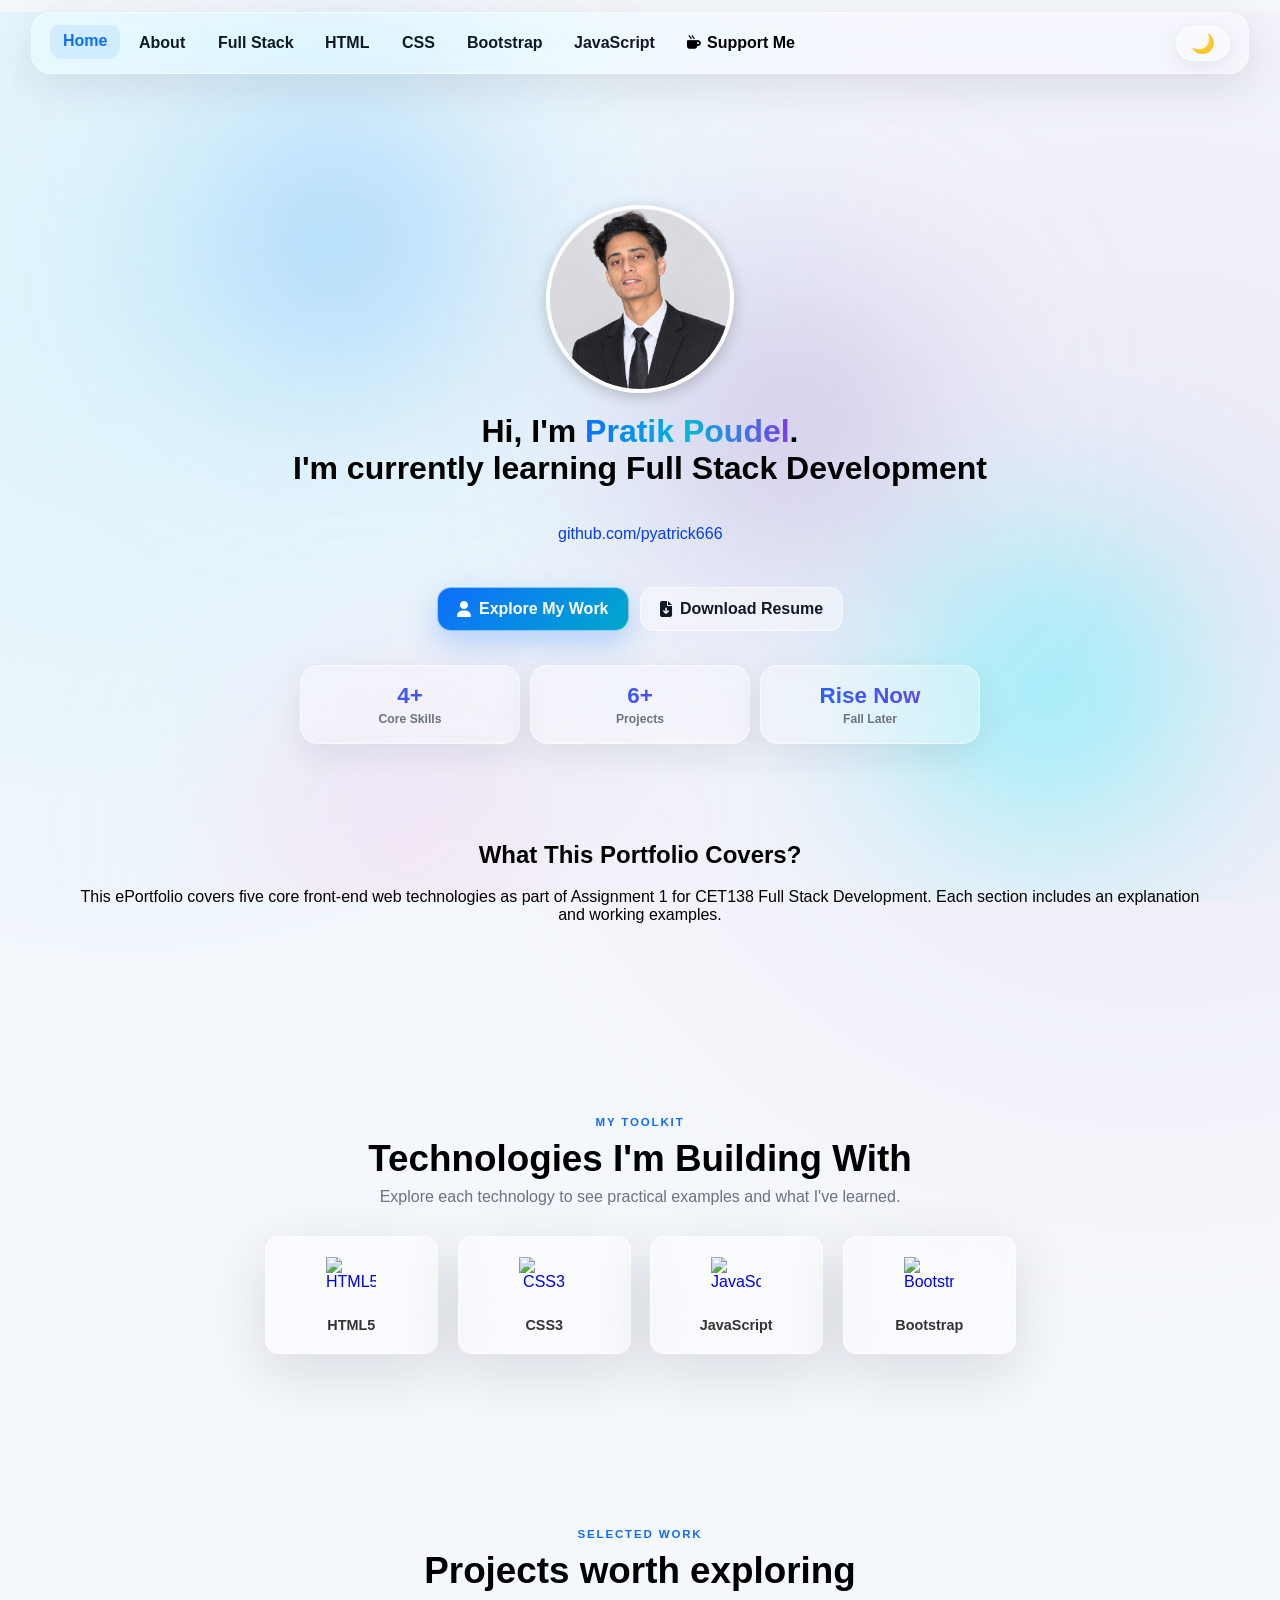
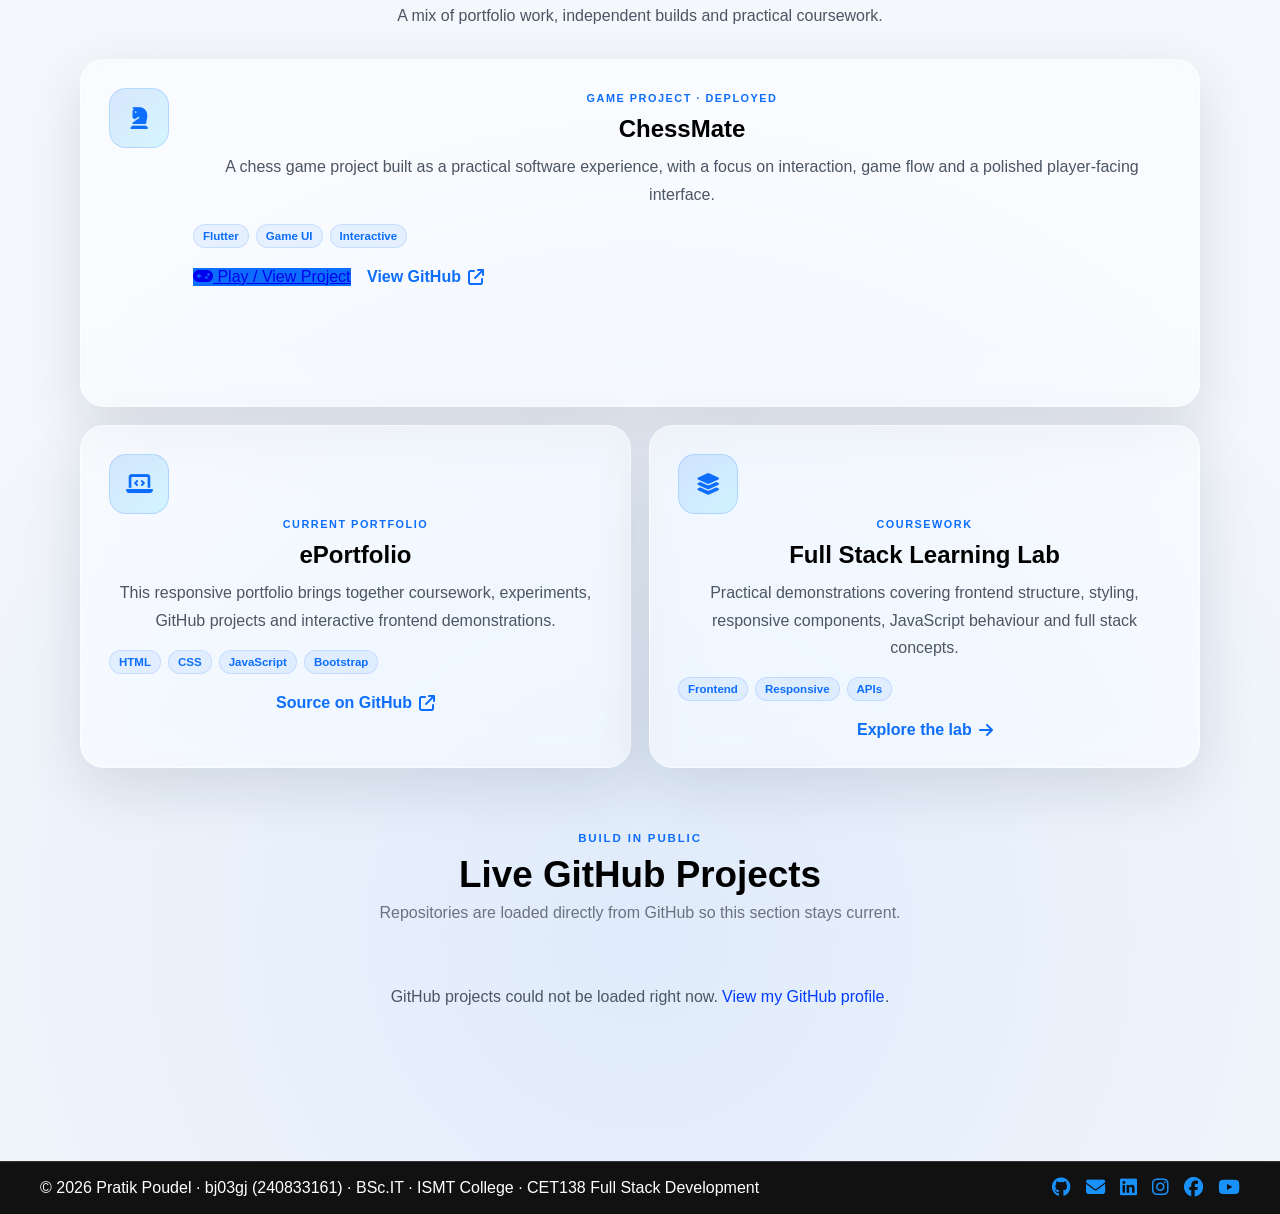
==== index.html @ 1deb3322 "Remove Google AdSense meta tag" ====
<!DOCTYPE html>
<html lang="en">
<head>
<meta charset="UTF-8">
  <link rel="stylesheet" href="https://cdnjs.cloudflare.com/ajax/libs/font-awesome/6.5.1/css/all.min.css">
  <meta name="viewport" content="width=device-width, initial-scale=1.0">
  <title>Pratik Poudel | Full Stack Developer Portfolio</title>
  <meta name="description" content="Pratik Poudel's interactive full stack developer portfolio featuring web development projects, skills and GitHub work.">
  <meta name="theme-color" content="#0d6efd">
  <link rel="canonical" href="https://pyatrick666.github.io/ePortfolio/">
  <meta property="og:title" content="Pratik Poudel | Full Stack Developer Portfolio">
  <meta property="og:description" content="Interactive portfolio, projects and practical web development work by Pratik Poudel.">
  <link rel="stylesheet" href="style.css">
  <meta property="og:type" content="website">
  <meta property="og:url" content="https://pyatrick666.github.io/ePortfolio/">
  <meta property="og:title" content="Pratik Poudel | Full Stack Developer Portfolio">
  <meta property="og:description" content="Pratik Poudel's interactive full stack developer portfolio featuring web development projects, skills and GitHub work.">
  <meta name="twitter:card" content="summary">
</head>

<body>

  <!-- bg-animation OUTSIDE .container so it covers the full page -->
  <div class="bg-animation">
    <span></span>
    <span></span>
    <span></span>
    <span></span>
  </div>

  <div class="container">

    <nav id="navbar">
      <ul id="nav-links">
        <li><a href="index.html">Home</a></li>
        <li><a href="about.html">About</a></li>
        <li><a href="fullstack.html">Full Stack</a></li>
        <li><a href="html.html">HTML</a></li>
        <li><a href="css.html">CSS</a></li>
        <li><a href="bootstrap.html">Bootstrap</a></li>
        <li><a href="javascript.html">JavaScript</a></li>
        <li><a href="support.html" class="support-nav-link"><i class="fas fa-mug-hot"></i> Support Me</a></li>
      </ul>
      <div class="nav-right">
        <button id="theme-toggle">🌙</button>
      </div>
    </nav>

    <header class="portfolio-header hero-section">
   
      <h1>
        <img src="profile.jpg" alt="Portrait of Pratik Poudel" class="profile-pic">
        Hi, I'm <span class="hero-name">Pratik Poudel</span>.
        <br>I'm currently learning <b id="typing-text"></b>
      </h1>

      <p>
        <a href="https://github.com/pyatrick666" target="_blank" rel="noopener">
          github.com/pyatrick666
        </a>
      </p>

      <div class="hero-actions">
        <a class="primary-cta hero-cta-link" href="about.html"><i class="fas fa-user"></i> Explore My Work</a>
        <a class="secondary-cta hero-cta-link" href="resume.pdf" download><i class="fas fa-file-arrow-down"></i> Download Resume</a>
      </div>
      <div class="hero-stats" aria-label="Portfolio highlights">
        <div><strong>4+</strong><span>Core Skills</span></div>
        <div><strong>6+</strong><span>Projects</span></div>
        <div><strong>Rise Now</strong><span>Fall Later</span></div>
      </div>

      <section id="portfolio-overview">
        <h2>What This Portfolio Covers?</h2>
        <p>
          This ePortfolio covers five core front-end web technologies as part of Assignment 1 for CET138 Full Stack Development. Each section includes an explanation and working examples.
        </p>
      </section>
    </header>
    <section class="skills-section">
      <div class="section-intro"><span class="eyebrow">MY TOOLKIT</span><h2>Technologies I'm Building With</h2><p>Explore each technology to see practical examples and what I've learned.</p></div>
<div class="skills-grid">

  <a href="html.html" class="skill-badge">
    <img src="https://cdn-icons-png.flaticon.com/512/732/732212.png" width="50" height="50" alt="HTML5" loading="lazy">
    <p>HTML5</p>
  </a>

  <a href="css.html" class="skill-badge">
    <img src="https://cdn-icons-png.flaticon.com/512/732/732190.png" width="50" height="50" alt="CSS3" loading="lazy">
    <p>CSS3</p>
  </a>

  <a href="javascript.html" class="skill-badge">
    <img src="https://cdn-icons-png.flaticon.com/512/5968/5968292.png" width="50" height="50" alt="JavaScript" loading="lazy">
    <p>JavaScript</p>
  </a>

  <a href="bootstrap.html" class="skill-badge">
    <img src="https://getbootstrap.com/docs/5.0/assets/brand/bootstrap-logo-shadow.png" width="50" height="50" alt="Bootstrap" loading="lazy">
    <p>Bootstrap</p>
  </a>

</div>
    </section>
    <section class="featured-section">
      <div class="section-intro"><span class="eyebrow">SELECTED WORK</span><h2>Projects worth exploring</h2><p>A mix of portfolio work, independent builds and practical coursework.</p></div>
      <div class="featured-projects">
        <article class="featured-project featured-project-main">
          <div class="featured-project-icon"><i class="fas fa-chess-knight"></i></div>
          <div class="featured-project-content">
            <span class="project-kicker">GAME PROJECT · DEPLOYED</span>
            <h3>ChessMate</h3>
            <p>A chess game project built as a practical software experience, with a focus on interaction, game flow and a polished player-facing interface.</p>
            <div class="project-tags"><span>Flutter</span><span>Game UI</span><span>Interactive</span></div>
            <div class="featured-actions">
              <a class="repo-btn" href="https://pyatrick666.itch.io/chessmate" target="_blank" rel="noopener"><i class="fas fa-gamepad"></i> Play / View Project</a>
              <a class="text-link" href="https://github.com/pyatrick666" target="_blank" rel="noopener">View GitHub <i class="fas fa-arrow-up-right-from-square"></i></a>
            </div>
          </div>
        </article>
        <article class="featured-project">
          <div class="featured-project-icon"><i class="fas fa-laptop-code"></i></div>
          <span class="project-kicker">CURRENT PORTFOLIO</span>
          <h3>ePortfolio</h3>
          <p>This responsive portfolio brings together coursework, experiments, GitHub projects and interactive frontend demonstrations.</p>
          <div class="project-tags"><span>HTML</span><span>CSS</span><span>JavaScript</span><span>Bootstrap</span></div>
          <a class="text-link" href="https://github.com/pyatrick666/ePortfolio" target="_blank" rel="noopener">Source on GitHub <i class="fas fa-arrow-up-right-from-square"></i></a>
        </article>
        <article class="featured-project">
          <div class="featured-project-icon"><i class="fas fa-layer-group"></i></div>
          <span class="project-kicker">COURSEWORK</span>
          <h3>Full Stack Learning Lab</h3>
          <p>Practical demonstrations covering frontend structure, styling, responsive components, JavaScript behaviour and full stack concepts.</p>
          <div class="project-tags"><span>Frontend</span><span>Responsive</span><span>APIs</span></div>
          <a class="text-link" href="fullstack.html">Explore the lab <i class="fas fa-arrow-right"></i></a>
        </article>
      </div>
    </section>

    <section class="projects-section">
      <div class="section-intro"><span class="eyebrow">BUILD IN PUBLIC</span><h2>Live GitHub Projects</h2><p>Repositories are loaded directly from GitHub so this section stays current.</p></div>
      <div id="github-projects"></div>
    </section>

    <footer>
      <div class="footer-logo">
        © 2026 Pratik Poudel · bj03gj (240833161) · BSc.IT · ISMT College · CET138 Full Stack Development
      </div>
      <div class="footer-icons">
        <a href="https://github.com/pyatrick666" target="_blank" rel="noopener noreferrer"><i class="fab fa-github"></i></a>
        <a href="mailto:pyatrick666@gmail.com"><i class="fas fa-envelope"></i></a>
        <a href="https://www.linkedin.com/in/pratik-poudel-b3264a263/" target="_blank" rel="noopener noreferrer"><i class="fab fa-linkedin"></i></a>
        <a href="https://www.instagram.com/em_ev0l/" target="_blank" rel="noopener noreferrer"><i class="fab fa-instagram"></i></a>
        <a href="https://www.facebook.com/emev0l" target="_blank" rel="noopener noreferrer"><i class="fab fa-facebook"></i></a>
        <a href="https://www.youtube.com/@999eMEvol" target="_blank" rel="noopener noreferrer"><i class="fab fa-youtube"></i></a>
      </div>
    </footer>

  </div><!-- end .container -->

  <script src="script.js"></script>

</body>
</html>
---- style.css ----
body,
html {
  margin: 0;
  padding: 0;
  background: #f4f7fb;
  overflow-x: clip;
  scroll-behavior: smooth;
  font-family: Arial, sans-serif;
}

.bg-animation {
  position: fixed;
  top: 0;
  left: 0;
  width: 100%;
  height: 100%;
  z-index: 0;
  overflow: hidden;
  pointer-events: none;
}

.bg-animation span {
  position: absolute;
  display: block;
  width: 300px;
  height: 300px;
  border-radius: 50%;
  filter: blur(80px);
  opacity: 0.6;
  animation: float 25s infinite ease-in-out;
}

.bg-animation span:nth-child(1) {
  background: #4facfe;
  top: 10%;
  left: 15%;
  animation-delay: 0s;
}

.bg-animation span:nth-child(2) {
  background: #00f2fe;
  top: 60%;
  left: 70%;
  animation-delay: 5s;
}

.bg-animation span:nth-child(3) {
  background: #a18cd1;
  top: 30%;
  left: 50%;
  animation-delay: 10s;
}

.bg-animation span:nth-child(4) {
  background: #fbc2eb;
  top: 75%;
  left: 20%;
  animation-delay: 15s;
}

@keyframes float {
  0% {
    transform: translateY(0) scale(1);
  }

  50% {
    transform: translateY(-120px) scale(1.2);
  }

  100% {
    transform: translateY(0) scale(1);
  }
}

.container {
  position: relative;
  z-index: 1;
  background: transparent;
}

/* ===== NAVBAR ===== */
#navbar {
  background-color: #0d6efd;
  padding: 15px 30px;
  display: flex;
  align-items: center;
  justify-content: space-between;
  flex-wrap: wrap;
  gap: 10px;
  position: sticky;
  top: 0;
  z-index: 1000;
}

#nav-links {
  list-style: none;
  display: flex;
  flex-wrap: wrap;
  gap: 20px;
  margin: 0;
  padding: 0;
}

#nav-links li a {
  color: white;
  text-decoration: none;
  font-weight: bold;
  position: relative;
  transition: all 0.3s ease;
  display: inline-block;
}

#nav-links li a:hover {
  color: #000;
  transform: scale(1.1);
}

#nav-links li a::after {
  content: '';
  display: block;
  height: 2px;
  width: 0;
  background: #000;
  transition: width 0.3s;
}

#nav-links li a:hover::after {
  width: 100%;
}

#nav-links li a.active {
  border-bottom: 2px solid white;
}

.nav-right {
  display: flex;
  align-items: center;
  gap: 10px;
  flex-shrink: 0;
}

#theme-toggle {
  background: rgba(255, 255, 255, 0.15);
  border: 2px solid rgba(255, 255, 255, 0.4);
  border-radius: 50px;
  padding: 5px 14px;
  font-size: 1.2rem;
  cursor: pointer;
  color: white;
  transition: all 0.3s ease;
  white-space: nowrap;
}

#theme-toggle:hover {
  background: rgba(255, 255, 255, 0.3);
  transform: scale(1.05);
}

/* ===== SECTIONS ===== */
section {
  padding: 50px;
  text-align: center;
}

/* ===== CARDS ===== */
.card {
  backdrop-filter: blur(10px);
  background: rgba(255, 255, 255, 0.6);
  border-radius: 15px;
  transition: all 0.3s ease;
  padding: 20px;
  box-shadow: 0 4px 10px rgba(0, 0, 0, 0.1);
}

.card:hover {
  transform: translateY(-10px) scale(1.02);
  box-shadow: 0 15px 30px rgba(0, 0, 0, 0.2);
}

/* ===== FORM ===== */
form {
  display: flex;
  flex-direction: column;
  gap: 15px;
  max-width: 400px;
  margin: auto;
}

input,
textarea {
  padding: 10px;
  border-radius: 5px;
  border: 1px solid #ccc;
}

/* ===== BUTTONS ===== */
button {
  padding: 10px;
  background: #0d6efd;
  color: white;
  border: none;
  border-radius: 5px;
  cursor: pointer;
  transition: all 0.3s ease;
}

button:hover {
  transform: scale(1.05);
}

.repo-btn {
  background: #0d6efd;
  transition: all 0.3s ease;
}

.repo-btn:hover {
  background: #084298;
  transform: translateY(-2px);
  box-shadow: 0 5px 15px rgba(0, 0, 0, 0.2);
}

/* ===== PROFILE PIC ===== */
.profile-pic {
  width: 180px;
  height: 180px;
  border-radius: 50%;
  object-fit: cover;
  display: block;
  margin: 20px auto;
  border: 4px solid white;
  box-shadow: 0 4px 15px rgba(0, 0, 0, 0.2);
  transition: transform 0.3s ease;
}

.profile-pic:hover {
  transform: scale(1.05);
}

.portfolio-header {
  display: flex;
  flex-direction: column;
  align-items: center;
  justify-content: center;
}

/* ===== PROGRESS BARS ===== */
.skill-track {
  background: #e0e0e0;
  border-radius: 50px;
  height: 14px;
  overflow: hidden;
}

.progress {
  width: 0;
  height: 14px;
  border-radius: 50px;
  background: linear-gradient(90deg, #0d6efd, #00c6ff);
  transition: width 1.8s cubic-bezier(0.4, 0, 0.2, 1);
}

body.loaded .progress.html {
  width: 90%;
}

body.loaded .progress.css {
  width: 85%;
}

body.loaded .progress.js {
  width: 80%;
}

body.loaded .progress.bootstrap {
  width: 75%;
}

body.loaded .progress.nodejs {
  width: 65%;
}

body.loaded .progress.mysql {
  width: 60%;
}

/* ===== FOOTER ===== */
footer {
  background: #111;
  color: white;
  padding: 15px 40px;
  text-align: center;
  margin-top: 80px;
  position: fixed;
  bottom: 0;
  left: 0;
  width: 100%;
  display: flex;
  justify-content: space-between;
  align-items: center;
  box-sizing: border-box;
  z-index: 1000;
  border-top: 1px solid #333;
}

.footer-links a {
  color: white;
  margin: 0 10px;
  text-decoration: none;
  transition: 0.3s;
}

.footer-links a:hover {
  text-decoration: underline;
  opacity: 0.8;
}

.footer-icons {
  display: flex;
  gap: 15px;
}

.footer-icons a {
  color: rgb(25, 145, 250);
  text-decoration: none;
  font-size: 1.2rem;
  transition: color 0.3s ease;
}

.footer-icons a:hover {
  color: #ff0303;
}

/* ===== LINKS ===== */
p a {
  color: #013bfc;
  text-decoration: none;
  display: inline-block;
  transition: all 0.3s ease;
  font-weight: 500;
}

p a:hover {
  color: #ff0c0c;
  transform: scale(1.1);
  text-shadow: 0px 0px 8px rgba(255, 212, 59, 0.6);
  cursor: pointer;
}

/* ===== GITHUB CARDS ===== */
#github-projects {
  display: grid;
  grid-template-columns: repeat(auto-fit, minmax(260px, 1fr));
  gap: 20px;
  padding: 20px;
}

.project-card {
  background: rgba(255, 255, 255, 0.7);
  backdrop-filter: blur(10px);
  border-radius: 12px;
  padding: 20px;
  box-shadow: 0 4px 15px rgba(0, 0, 0, 0.1);
  transition: all 0.3s ease;
  text-align: left;
}

.project-card:hover {
  transform: translateY(-8px);
  box-shadow: 0 12px 28px rgba(0, 0, 0, 0.18);
}

.project-card h3 {
  margin: 0 0 8px;
  color: #0d6efd;
}

.project-card p {
  font-size: 0.9rem;
  color: #444;
  margin: 0 0 12px;
}

.repo-meta {
  font-size: 0.85rem;
  color: #666;
  margin-bottom: 12px;
  display: flex;
  gap: 10px;
  align-items: center;
  flex-wrap: wrap;
}

.language-badge {
  background: #0d6efd;
  color: white;
  padding: 2px 8px;
  border-radius: 20px;
  font-size: 0.75rem;
}

/* ===== ABOUT PAGE ===== */
.about-section {
  padding: 60px 40px 30px;
  text-align: center;
}

.about-card {
  background: rgba(255, 255, 255, 0.7);
  backdrop-filter: blur(10px);
  border-radius: 16px;
  padding: 30px 40px;
  max-width: 650px;
  margin: 20px auto;
  box-shadow: 0 6px 24px rgba(0, 0, 0, 0.1);
}

.about-card p {
  font-size: 1.05rem;
  color: #333;
  line-height: 1.7;
  margin: 15px 0;
}

.about-links {
  display: flex;
  justify-content: center;
  gap: 20px;
  flex-wrap: wrap;
  margin-top: 15px;
}

.about-links a {
  background: #0d6efd;
  color: white !important;
  padding: 8px 18px;
  border-radius: 25px;
  font-size: 0.9rem;
  text-decoration: none;
  transition: all 0.3s ease;
  display: inline-flex;
  align-items: center;
  gap: 7px;
}

.about-links a:hover {
  background: #084298;
  transform: translateY(-3px);
  box-shadow: 0 6px 16px rgba(13, 110, 253, 0.35);
  color: white !important;
  text-shadow: none;
}

/* ===== SKILLS SECTION ===== */
.skills-section {
  padding: 20px 40px 100px;
  text-align: center;
}

.skills-section h2 {
  margin-bottom: 30px;
}

.skills-bars {
  max-width: 650px;
  margin: 0 auto 50px;
  display: flex;
  flex-direction: column;
  gap: 18px;
}

.skill-item {
  text-align: left;
}

.skill-label {
  display: flex;
  justify-content: space-between;
  font-weight: bold;
  margin-bottom: 6px;
  font-size: 0.95rem;
  color: #333;
}

/* Skills Grid - Responsive */
.skills-grid {
  display: grid;
  grid-template-columns: repeat(auto-fit, minmax(150px, 1fr));
  gap: 20px;
  max-width: 750px;
  margin: 0 auto;
  width: 100%;
  box-sizing: border-box;
}

.skill-badge {
  background: rgba(255, 255, 255, 0.75);
  backdrop-filter: blur(10px);
  border-radius: 14px;
  padding: 20px 10px;
  box-shadow: 0 4px 14px rgba(0, 0, 0, 0.1);
  transition: all 0.3s ease;
  text-decoration: none;
  display: flex;
  flex-direction: column;
  align-items: center;
  justify-content: center;
  text-align: center;
  min-width: 0;
  box-sizing: border-box;
}

.skill-badge:hover {
  transform: translateY(-8px) scale(1.05);
  box-shadow: 0 12px 28px rgba(13, 110, 253, 0.2);
}

.skill-badge img {
  width: 50px;
  height: 50px;
  object-fit: contain;
  transition: transform 0.3s ease;
}

.skill-badge:hover img {
  transform: rotate(-5deg) scale(1.1);
}

.skill-badge p {
  margin: 10px 0 0;
  font-weight: bold;
  font-size: 0.9rem;
  color: #333;
}

/* ===== CSS DEMO PAGE ===== */
.styled-text {
  font-size: 1.4rem;
  font-weight: bold;
  background: linear-gradient(90deg, #0d6efd, #a18cd1, #00c6ff);
  -webkit-background-clip: text;
  -webkit-text-fill-color: transparent;
  background-clip: text;
  display: inline-block;
  padding: 10px 20px;
  border: 2px solid #0d6efd;
  border-radius: 10px;
  letter-spacing: 2px;
  animation: pulse-border 2s infinite ease-in-out;
  transition: transform 0.3s ease;
}

.styled-text:hover {
  transform: scale(1.08);
}

@keyframes pulse-border {

  0%,
  100% {
    box-shadow: 0 0 0px rgba(13, 110, 253, 0.4);
  }

  50% {
    box-shadow: 0 0 18px rgba(13, 110, 253, 0.7);
  }
}

#box {
  padding: 30px;
  text-align: center;
  background: #eee8aa;
  border-radius: 30px;
  margin-bottom: 15px;
  transition: 0.3s;
}

.buttons button {
  margin: 5px;
  padding: 8px 12px;
  border: none;
  border-radius: 6px;
  cursor: pointer;
}

.table {
  margin-left: auto;
  margin-right: auto;
  width: 60%;
}

/* ===== DARK MODE ===== */
.dark-mode {
  background: #121212;
  color: white;
}

.dark-mode nav {
  background: #1e1e1e;
}

.dark-mode .card,
.dark-mode .about-card,
.dark-mode .skill-badge {
  background: rgba(40, 40, 40, 0.8);
  color: white;
}

.dark-mode .about-card p,
.dark-mode .skill-badge p,
.dark-mode .skill-label {
  color: #ddd;
}

.dark-mode .skill-track {
  background: #444;
}

/* ===== TABLET ===== */
@media (max-width: 768px) {
  #navbar {
    padding: 12px 20px;
    flex-wrap: wrap;
    gap: 8px;
  }

  #nav-links {
    display: flex;
    flex-wrap: wrap;
    gap: 8px;
    width: 100%;
  }

  #nav-links li a {
    font-size: 0.85rem;
    padding: 4px 0;
  }

  .skills-section {
    padding: 20px 20px 100px;
  }

  .skills-grid {
    grid-template-columns: repeat(2, 1fr);
    gap: 16px;
  }

  .about-card {
    padding: 20px;
  }

  .about-section {
    padding: 40px 20px 20px;
  }
}

/* ===== MOBILE ===== */
@media (max-width: 480px) {
  #nav-links {
    gap: 8px;
  }

  #nav-links li a {
    font-size: 0.85rem;
  }

  .portfolio-header h1 {
    font-size: 1.15rem;
  }

  .profile-pic {
    width: 110px;
    height: 110px;
  }

  .styled-text {
    font-size: 1rem;
    letter-spacing: 1px;
  }

  .skills-section {
    padding: 20px 15px 100px;
  }

  .skills-grid {
    grid-template-columns: repeat(2, 1fr);
    gap: 12px;
  }

  .skill-badge {
    padding: 15px 8px;
  }

  .skill-badge img {
    width: 40px;
    height: 40px;
  }

  .skill-badge p {
    font-size: 0.8rem;
  }

  .footer-logo {
    font-size: 0.72rem;
    line-height: 1.5;
  }

  #theme-toggle {
    padding: 5px 10px;
    font-size: 1rem;
  }

  .about-card {
    padding: 15px;
  }

  footer {
    padding: 12px 15px;
  }
}


/* =========================================================
   PRATIK POUDel — INTERACTIVE GLASSMORPHISM UPGRADE
   ========================================================= */

:root {
  --accent: #0d6efd;
  --accent-2: #00d4ff;
  --glass: rgba(255, 255, 255, 0.48);
  --glass-strong: rgba(255, 255, 255, 0.68);
  --glass-border: rgba(255, 255, 255, 0.52);
  --text-main: #111827;
  --text-muted: #4b5563;
  --shadow-glass: 0 18px 60px rgba(15, 23, 42, 0.12);
}

/* Smooth page + selection */
html {
  scroll-behavior: smooth;
  scroll-padding-top: 90px;
}

::selection {
  background: rgba(13, 110, 253, 0.25);
}

/* Animated ambient background */
body {
  background:
    radial-gradient(circle at 10% 10%, rgba(0, 212, 255, 0.10), transparent 28%),
    radial-gradient(circle at 90% 20%, rgba(161, 140, 209, 0.13), transparent 30%),
    radial-gradient(circle at 50% 90%, rgba(13, 110, 253, 0.09), transparent 32%),
    #f4f7fb;
  transition: background 0.5s ease, color 0.35s ease;
}

.bg-animation span {
  mix-blend-mode: multiply;
  opacity: 0.34;
  filter: blur(90px);
  will-change: transform;
}

/* Premium glass navbar */
#navbar {
  width: min(1180px, calc(100% - 28px));
  margin: 12px auto 0;
  padding: 12px 18px;
  border: 1px solid var(--glass-border);
  border-radius: 20px;
  background: rgba(255, 255, 255, 0.30);
  backdrop-filter: blur(22px) saturate(170%);
  -webkit-backdrop-filter: blur(22px) saturate(170%);
  box-shadow: 0 12px 45px rgba(15, 23, 42, 0.10);
  position: sticky;
  top: 12px;
  transition: transform 0.3s ease, background 0.3s ease, box-shadow 0.3s ease;
}

#navbar.scrolled {
  background: rgba(255, 255, 255, 0.62);
  box-shadow: 0 16px 50px rgba(15, 23, 42, 0.16);
  transform: translateY(-2px);
}

#nav-links {
  justify-content: center;
  align-items: center;
  gap: 6px;
}

#nav-links li a {
  color: var(--text-main);
  padding: 9px 13px;
  border-radius: 12px;
  font-weight: 700;
}

#nav-links li a::after {
  display: none;
}

#nav-links li a:hover,
#nav-links li a.active {
  color: var(--accent);
  background: rgba(13, 110, 253, 0.09);
  transform: translateY(-2px);
  border-bottom: 0;
}

.nav-right {
  margin-left: auto;
}

#theme-toggle {
  background: rgba(255, 255, 255, 0.36);
  border: 1px solid rgba(255,255,255,0.6);
  box-shadow: 0 5px 18px rgba(15,23,42,0.08);
}

/* Scroll progress */
#scroll-progress {
  position: fixed;
  top: 0;
  left: 0;
  height: 3px;
  width: 0;
  z-index: 3000;
  background: linear-gradient(90deg, var(--accent), var(--accent-2), #a18cd1);
  box-shadow: 0 0 14px rgba(0, 212, 255, 0.7);
}

/* Mouse-follow glow */
#cursor-glow {
  position: fixed;
  width: 280px;
  height: 280px;
  border-radius: 50%;
  pointer-events: none;
  z-index: 0;
  opacity: 0;
  background: radial-gradient(circle, rgba(0, 212, 255, 0.13), transparent 68%);
  transform: translate(-50%, -50%);
  transition: opacity 0.25s ease;
}

/* Consistent glass surfaces */
.card,
.project-card,
.about-card,
.skill-badge {
  border: 1px solid var(--glass-border);
  background: var(--glass);
  backdrop-filter: blur(20px) saturate(150%);
  -webkit-backdrop-filter: blur(20px) saturate(150%);
  box-shadow: var(--shadow-glass);
}

.card,
.project-card,
.about-card,
.skill-badge,
.profile-pic,
button,
a {
  will-change: transform;
}

.project-card,
.skill-badge,
.about-card,
.card {
  transform-style: preserve-3d;
}

.project-card:hover,
.skill-badge:hover,
.about-card:hover,
.card:hover {
  border-color: rgba(255,255,255,0.85);
}

/* Reveal animation */
.reveal {
  opacity: 0;
  transform: translateY(35px) scale(0.98);
  transition: opacity 0.75s ease, transform 0.75s cubic-bezier(0.2, 0.7, 0.2, 1);
}

.reveal.visible {
  opacity: 1;
  transform: translateY(0) scale(1);
}

.reveal-delay-1 { transition-delay: 0.08s; }
.reveal-delay-2 { transition-delay: 0.16s; }
.reveal-delay-3 { transition-delay: 0.24s; }
.reveal-delay-4 { transition-delay: 0.32s; }

/* Active section/page feedback */
.section-heading {
  position: relative;
  display: inline-block;
}

.section-heading::after {
  content: "";
  position: absolute;
  left: 50%;
  bottom: -10px;
  width: 55px;
  height: 3px;
  border-radius: 99px;
  transform: translateX(-50%);
  background: linear-gradient(90deg, var(--accent), var(--accent-2));
}

/* Better interactive buttons */
button,
.repo-btn,
.about-links a {
  position: relative;
  overflow: hidden;
}

button::before,
.repo-btn::before,
.about-links a::before {
  content: "";
  position: absolute;
  inset: 0;
  background: linear-gradient(110deg, transparent 30%, rgba(255,255,255,0.30), transparent 70%);
  transform: translateX(-120%);
  transition: transform 0.55s ease;
}

button:hover::before,
.repo-btn:hover::before,
.about-links a:hover::before {
  transform: translateX(120%);
}

/* Back to top */
#back-to-top {
  position: fixed;
  right: 24px;
  bottom: 86px;
  width: 46px;
  height: 46px;
  padding: 0;
  border-radius: 50%;
  display: grid;
  place-items: center;
  z-index: 2000;
  opacity: 0;
  visibility: hidden;
  transform: translateY(14px);
  background: rgba(13, 110, 253, 0.72);
  backdrop-filter: blur(14px);
  box-shadow: 0 10px 30px rgba(13, 110, 253, 0.28);
  transition: opacity 0.3s ease, transform 0.3s ease, visibility 0.3s ease;
}

#back-to-top.show {
  opacity: 1;
  visibility: visible;
  transform: translateY(0);
}

/* Better snowfall control */
#snow-toggle {
  position: fixed;
  right: 24px;
  bottom: 24px;
  z-index: 2000;
  padding: 9px 13px;
  border-radius: 999px;
  font-size: 0.78rem;
  backdrop-filter: blur(12px);
  box-shadow: 0 8px 25px rgba(15,23,42,0.16);
}

/* Cursor trail dots */
.cursor-dot {
  position: fixed;
  width: 6px;
  height: 6px;
  border-radius: 50%;
  pointer-events: none;
  z-index: 2500;
  background: var(--accent-2);
  box-shadow: 0 0 12px rgba(0, 212, 255, 0.65);
  animation: cursorFade 0.55s ease-out forwards;
}

@keyframes cursorFade {
  to { opacity: 0; transform: scale(0); }
}

/* Dark glass theme */
.dark-mode {
  background:
    radial-gradient(circle at 15% 15%, rgba(0, 212, 255, 0.08), transparent 28%),
    radial-gradient(circle at 85% 25%, rgba(161, 140, 209, 0.09), transparent 30%),
    #080b12;
  color: #f8fafc;
}

.dark-mode #navbar {
  background: rgba(15, 18, 28, 0.48);
  border-color: rgba(255,255,255,0.12);
}

.dark-mode #navbar.scrolled {
  background: rgba(15, 18, 28, 0.76);
}

.dark-mode #nav-links li a {
  color: #f8fafc;
}

.dark-mode #nav-links li a:hover,
.dark-mode #nav-links li a.active {
  color: #7dd3fc;
  background: rgba(125, 211, 252, 0.10);
}

.dark-mode .card,
.dark-mode .project-card,
.dark-mode .about-card,
.dark-mode .skill-badge {
  background: rgba(18, 23, 35, 0.55);
  border-color: rgba(255,255,255,0.10);
  color: #f8fafc;
}

.dark-mode .project-card p,
.dark-mode .about-card p,
.dark-mode .skill-badge p,
.dark-mode .skill-label {
  color: #d1d5db;
}

.dark-mode #cursor-glow {
  background: radial-gradient(circle, rgba(0, 212, 255, 0.10), transparent 68%);
}

/* Reduce motion for accessibility */
@media (prefers-reduced-motion: reduce) {
  html { scroll-behavior: auto; }
  *, *::before, *::after {
    animation-duration: 0.001ms !important;
    animation-iteration-count: 1 !important;
    transition-duration: 0.001ms !important;
  }
  #cursor-glow, .cursor-dot { display: none !important; }
}

/* Mobile */
@media (max-width: 768px) {
  #navbar {
    width: calc(100% - 18px);
    margin-top: 8px;
    top: 8px;
    border-radius: 16px;
  }

  #nav-links {
    width: calc(100% - 55px);
    justify-content: center;
  }

  #nav-links li a {
    padding: 7px 8px;
    font-size: 0.78rem;
  }

  .nav-right {
    position: absolute;
    right: 12px;
    top: 10px;
  }

  #back-to-top { right: 15px; bottom: 82px; }
  #snow-toggle { right: 15px; bottom: 18px; }
}

@media (max-width: 480px) {
  #nav-links {
    gap: 2px;
  }

  #nav-links li a {
    font-size: 0.70rem;
    padding: 6px 5px;
  }

  #theme-toggle {
    padding: 4px 8px;
    font-size: 0.9rem;
  }
}


/* Page transition polish */
body {
  opacity: 1;
  transition: opacity 0.22s ease, background 0.5s ease, color 0.35s ease;
}

body.page-leaving {
  opacity: 0;
}

footer {
  position: relative;
  left: auto;
  bottom: auto;
  width: 100%;
  margin-top: 80px;
}

/* Keep interactive overlays above page content */
#scroll-progress,
#back-to-top,
#snow-toggle {
  pointer-events: auto;
}

@media (max-width: 768px) {
  footer {
    flex-direction: column;
    gap: 10px;
    padding-bottom: 18px;
  }
}


/* Premium home hero */
.hero-section{position:relative;text-align:center;padding:90px 20px 55px}
.hero-badge{display:inline-flex;align-items:center;gap:8px;padding:7px 13px;border:1px solid rgba(13,110,253,.18);border-radius:999px;background:rgba(255,255,255,.32);backdrop-filter:blur(14px);font-size:.72rem;font-weight:800;letter-spacing:.08em;color:#2563eb;animation:floatBadge 3s ease-in-out infinite}
.hero-badge span{width:7px;height:7px;border-radius:50%;background:#22c55e;box-shadow:0 0 12px rgba(34,197,94,.75)}
.hero-name{background:linear-gradient(90deg,#0d6efd,#00b8d9,#7c3aed);-webkit-background-clip:text;background-clip:text;color:transparent}
.hero-actions{display:flex;justify-content:center;gap:12px;flex-wrap:wrap;margin:28px 0 34px}
.hero-actions a{text-decoration:none}
.hero-actions button{min-width:175px;padding:12px 19px;border-radius:14px;border:1px solid rgba(255,255,255,.55);font-weight:800;cursor:pointer}
.primary-cta{background:linear-gradient(135deg,#0d6efd,#00a8cc);color:white;box-shadow:0 12px 30px rgba(13,110,253,.25)}
.secondary-cta{background:rgba(255,255,255,.42);color:#111827;backdrop-filter:blur(15px)}
.hero-stats{width:min(680px,100%);margin:0 auto;display:grid;grid-template-columns:repeat(3,1fr);gap:10px}
.hero-stats div{padding:17px 10px;border:1px solid rgba(255,255,255,.5);border-radius:18px;background:rgba(255,255,255,.30);backdrop-filter:blur(18px);box-shadow:0 12px 35px rgba(15,23,42,.08)}
.hero-stats strong,.hero-stats span{display:block}
.hero-stats strong{font-size:1.4rem;background:linear-gradient(90deg,#0d6efd,#7c3aed);-webkit-background-clip:text;background-clip:text;color:transparent}
.hero-stats span{margin-top:3px;font-size:.76rem;color:#6b7280;font-weight:700}
.section-intro{max-width:680px;margin:0 auto 30px;text-align:center}
.section-intro h2{margin:8px 0;font-size:clamp(1.65rem,4vw,2.3rem)}
.section-intro p{margin:0;color:#6b7280}
.eyebrow{font-size:.72rem;font-weight:900;letter-spacing:.16em;color:#0d6efd}
.skills-section,.projects-section{padding-top:40px}
@keyframes floatBadge{0%,100%{transform:translateY(0)}50%{transform:translateY(-4px)}}
.dark-mode .hero-badge,.dark-mode .secondary-cta,.dark-mode .hero-stats div{background:rgba(18,23,35,.48);border-color:rgba(255,255,255,.10)}
.dark-mode .secondary-cta{color:#f8fafc}
.dark-mode .section-intro p,.dark-mode .hero-stats span{color:#aeb8c7}
@media(max-width:600px){.hero-section{padding-top:65px}.hero-stats{gap:7px}.hero-stats div{padding:13px 5px}.hero-stats strong{font-size:1.15rem}.hero-stats span{font-size:.68rem}}


/* =========================================================
   FINAL POLISH — responsive, accessible, portfolio-wide
   ========================================================= */
main, section {
  width: min(1120px, calc(100% - 32px));
  margin-left: auto;
  margin-right: auto;
  box-sizing: border-box;
}

section {
  padding: clamp(42px, 6vw, 78px) 0;
}

footer {
  position: relative;
  margin-top: 40px;
  width: 100%;
}

#nav-links {
  overflow-x: auto;
  scrollbar-width: none;
}
#nav-links::-webkit-scrollbar { display: none; }

#nav-links a:focus-visible,
button:focus-visible,
a:focus-visible,
input:focus-visible,
textarea:focus-visible {
  outline: 3px solid rgba(13,110,253,.45);
  outline-offset: 3px;
}

.project-toolbar {
  display: flex;
  flex-wrap: wrap;
  justify-content: center;
  gap: 8px;
  margin: 0 auto 22px;
}

.project-filter {
  border: 1px solid rgba(13,110,253,.22);
  background: rgba(255,255,255,.38);
  color: var(--text-main);
  padding: 8px 14px;
  border-radius: 999px;
  font-size: .85rem;
  font-weight: 700;
}
.project-filter.active {
  background: var(--accent);
  color: #fff;
}

.project-status {
  min-height: 20px;
  text-align: center;
  color: var(--text-muted);
}

.project-card .repo-btn {
  display: inline-flex;
  align-items: center;
  gap: 7px;
  background: var(--accent);
  color: #fff;
  text-decoration: none;
  padding: 9px 14px;
  border-radius: 10px;
  font-weight: 700;
  font-size: .86rem;
}
.project-card .repo-btn:hover {
  color: #fff;
  transform: translateY(-2px);
}

.github-loading {
  min-height: 150px;
  display: grid;
  place-items: center;
  border: 1px solid var(--glass-border);
  border-radius: 18px;
  background: var(--glass);
  backdrop-filter: blur(16px);
}

@media (max-width: 768px) {
  #navbar {
    width: calc(100% - 18px);
    padding: 10px 12px;
  }
  #nav-links {
    justify-content: flex-start;
    flex-wrap: nowrap;
    width: 100%;
    padding-bottom: 2px;
  }
  #nav-links li { flex: 0 0 auto; }
  #nav-links li a { font-size: .78rem; padding: 8px 9px; }
  .nav-right { position: absolute; right: 10px; top: 9px; }
  #nav-links { padding-right: 52px; }
  .hero-actions { flex-direction: column; }
  .hero-actions a { width: min(100%, 280px); }
  .hero-stats { grid-template-columns: repeat(3, 1fr); gap: 8px; }
  .hero-stats strong { font-size: 1.1rem; }
}

@media (max-width: 480px) {
  main, section { width: calc(100% - 22px); }
  section { padding: 34px 0; }
  .hero-stats { grid-template-columns: 1fr; }
  .hero-stats > div { padding: 10px; }
  .about-card { padding: 18px 14px; }
  #back-to-top { right: 14px; bottom: 78px; }
  #snow-toggle { right: 14px; bottom: 18px; }
}

@media (prefers-reduced-motion: reduce) {
  *, *::before, *::after {
    scroll-behavior: auto !important;
    animation-duration: .01ms !important;
    transition-duration: .01ms !important;
  }
}


/* =========================================================
   SHOWCASE + ABOUT + CONTACT — FINAL EXPERIENCE LAYER
   ========================================================= */
.featured-projects{
  display:grid;
  grid-template-columns:repeat(2,minmax(0,1fr));
  gap:18px;
  max-width:1120px;
  margin:0 auto;
}
.featured-project{
  position:relative;
  overflow:hidden;
  min-height:250px;
  padding:28px;
  border:1px solid var(--glass-border);
  border-radius:24px;
  background:var(--glass);
  backdrop-filter:blur(20px) saturate(150%);
  -webkit-backdrop-filter:blur(20px) saturate(150%);
  box-shadow:var(--shadow-glass);
  transition:transform .35s ease,box-shadow .35s ease,border-color .35s ease;
}
.featured-project:hover{transform:translateY(-7px);box-shadow:0 24px 70px rgba(15,23,42,.16);border-color:rgba(13,110,253,.28)}
.featured-project-main{grid-column:1/-1;display:grid;grid-template-columns:auto 1fr;gap:24px;align-items:start;min-height:290px}
.featured-project-icon{
  width:58px;height:58px;display:grid;place-items:center;border-radius:17px;
  background:linear-gradient(135deg,rgba(13,110,253,.14),rgba(0,212,255,.14));
  color:var(--accent);font-size:1.35rem;border:1px solid rgba(13,110,253,.18);
}
.project-kicker{display:inline-block;font-size:.68rem;font-weight:900;letter-spacing:.14em;color:var(--accent);margin-bottom:8px}
.featured-project h3{font-size:1.5rem;margin:3px 0 10px}
.featured-project p{color:var(--text-muted);line-height:1.7;margin:0 0 16px}
.project-tags{display:flex;flex-wrap:wrap;gap:7px;margin:14px 0 20px}
.project-tags span{padding:5px 9px;border-radius:999px;font-size:.72rem;font-weight:800;background:rgba(13,110,253,.08);border:1px solid rgba(13,110,253,.14);color:var(--accent)}
.featured-actions{display:flex;gap:16px;align-items:center;flex-wrap:wrap}
.text-link{display:inline-flex;align-items:center;gap:7px;color:var(--accent);font-weight:800;text-decoration:none}
.text-link:hover{transform:translateX(3px)}
.dark-mode .featured-project{background:rgba(18,23,35,.55);border-color:rgba(255,255,255,.10)}
.dark-mode .featured-project p{color:#cbd5e1}

.about-hero{display:grid;grid-template-columns:minmax(0,1.5fr) minmax(260px,.7fr);gap:28px;align-items:center;padding-top:80px}
.about-hero h1{font-size:clamp(2.2rem,5vw,4.2rem);line-height:1.05;margin:10px 0 18px}
.lead-copy{max-width:700px;font-size:1.08rem;line-height:1.8;color:var(--text-muted)}
.about-profile-card{display:flex;flex-direction:column;align-items:center;text-align:center;gap:14px;padding:28px;border-radius:24px}
.about-profile-card .profile-pic{margin:0}
.about-profile-card strong{display:block;font-size:1.2rem}
.about-profile-card span{display:block;color:var(--text-muted);font-size:.85rem;margin-top:4px}
.glass-panel{border:1px solid var(--glass-border);background:var(--glass);backdrop-filter:blur(20px);box-shadow:var(--shadow-glass)}
.about-grid{display:grid;grid-template-columns:1.15fr .85fr;gap:18px;align-items:stretch}
.about-story{max-width:none;margin:0;text-align:left}
.about-story h2{margin:8px 0 14px}
.about-story p{line-height:1.8}
.focus-list{list-style:none;padding:0;margin:0;display:grid;gap:14px}
.focus-list li{display:flex;gap:13px;align-items:flex-start}
.focus-list i{color:var(--accent);margin-top:4px;width:18px}
.focus-list strong,.focus-list small{display:block}
.focus-list small{color:var(--text-muted);line-height:1.5;margin-top:3px}
.terminal-section{padding-top:25px}
.developer-terminal{max-width:900px;margin:0 auto;border-radius:18px;overflow:hidden;background:#0b1020;color:#dbeafe;border:1px solid rgba(125,211,252,.18);box-shadow:0 25px 70px rgba(2,6,23,.22);text-align:left}
.terminal-bar{height:42px;display:flex;align-items:center;gap:7px;padding:0 15px;background:#111827;border-bottom:1px solid rgba(255,255,255,.08)}
.terminal-bar span{width:10px;height:10px;border-radius:50%;background:#334155}
.terminal-bar strong{margin-left:8px;font:600 .75rem ui-monospace,SFMono-Regular,Menlo,monospace;color:#94a3b8}
.terminal-body{padding:24px;font:500 .82rem/1.8 ui-monospace,SFMono-Regular,Menlo,monospace}
.terminal-body p{margin:0 0 8px}
.terminal-prompt{color:#7dd3fc}.terminal-output{color:#cbd5e1;padding-left:18px}.terminal-success{color:#86efac}.terminal-cursor{animation:terminalBlink 1s steps(1) infinite}
@keyframes terminalBlink{50%{opacity:0}}
.contact-section{padding-bottom:70px}
.contact-grid{display:grid;grid-template-columns:repeat(3,1fr);gap:14px;margin:0 auto 24px}
.contact-card{display:flex;align-items:center;gap:13px;padding:18px;border:1px solid var(--glass-border);border-radius:18px;background:var(--glass);backdrop-filter:blur(16px);color:var(--text-main);text-decoration:none;box-shadow:var(--shadow-glass);transition:transform .3s ease,border-color .3s ease}
.contact-card:hover{transform:translateY(-5px);border-color:rgba(13,110,253,.3);color:var(--accent)}
.contact-card i{font-size:1.25rem;color:var(--accent);width:24px;text-align:center}
.contact-card strong,.contact-card small{display:block}.contact-card small{color:var(--text-muted);margin-top:3px}
.contact-form{max-width:900px;margin:0 auto;padding:24px;border-radius:22px;border:1px solid var(--glass-border);background:var(--glass);backdrop-filter:blur(18px);box-shadow:var(--shadow-glass)}
.contact-form-grid{display:grid;grid-template-columns:1fr 1fr;gap:15px}
.contact-form label{display:block;text-align:left;font-size:.78rem;font-weight:800;color:var(--text-muted);margin-bottom:15px}
.contact-form input,.contact-form textarea{display:block;width:100%;box-sizing:border-box;margin-top:7px;padding:12px 14px;border-radius:12px;border:1px solid rgba(100,116,139,.22);background:rgba(255,255,255,.48);color:var(--text-main);font:inherit;outline:none;resize:vertical}
.contact-form input:focus,.contact-form textarea:focus{border-color:var(--accent);box-shadow:0 0 0 4px rgba(13,110,253,.10)}
.contact-form button{border:0;padding:12px 18px;border-radius:13px;cursor:pointer}
.contact-status{min-height:22px;margin:12px 0 0;color:var(--text-muted);font-size:.82rem}
.dark-mode .lead-copy,.dark-mode .focus-list small,.dark-mode .contact-card small,.dark-mode .contact-form label{color:#aeb8c7}
.dark-mode .contact-card,.dark-mode .contact-form{background:rgba(18,23,35,.55);border-color:rgba(255,255,255,.10)}
.dark-mode .contact-form input,.dark-mode .contact-form textarea{background:rgba(8,11,18,.6);color:#f8fafc;border-color:rgba(255,255,255,.12)}

@media(max-width:800px){
  .featured-projects,.about-grid,.about-hero{grid-template-columns:1fr}
  .featured-project-main{grid-column:auto}
  .contact-grid{grid-template-columns:1fr}
  .about-hero{padding-top:55px}
}
@media(max-width:560px){
  .featured-project,.featured-project-main{padding:20px;min-height:auto}
  .featured-project-main{display:block}
  .featured-project-icon{margin-bottom:16px}
  .contact-form-grid{grid-template-columns:1fr;gap:0}
  .terminal-body{padding:18px;font-size:.72rem}
}



/* Featured projects section */
.featured-section{padding:70px 0 20px;scroll-margin-top:90px}
.featured-section .section-intro{max-width:800px;margin:0 auto 30px;text-align:center}
.featured-section .section-intro h2{margin:8px 0 10px}
.featured-section .section-intro p{color:var(--text-muted);line-height:1.7;margin:0}
@media(max-width:800px){.featured-section{padding:55px 0 15px}}


/* Responsive Bootstrap grid */
.responsive-bootstrap-grid{width:100%;margin-left:0;margin-right:0}
.responsive-bootstrap-grid>div{min-width:0}
.responsive-bootstrap-grid>div>div{min-height:110px;display:flex;align-items:center;justify-content:center;text-align:center;word-break:break-word;transition:transform .25s ease,box-shadow .25s ease}
.responsive-bootstrap-grid>div>div:hover{transform:translateY(-4px);box-shadow:0 12px 30px rgba(15,23,42,.16)}
@media(max-width:575.98px){.responsive-bootstrap-grid{row-gap:12px}.responsive-bootstrap-grid>div>div{min-height:90px;padding:1rem!important;font-size:.9rem}}
@media(min-width:576px) and (max-width:767.98px){.responsive-bootstrap-grid>div>div{min-height:105px}}
@media(min-width:768px){.responsive-bootstrap-grid>div>div{min-height:125px}}


/* ===== SUPPORT / eSEWA ===== */
.support-nav-link{display:inline-flex!important;align-items:center;gap:6px}
.support-nav-link i{font-size:.85em}
#nav-links li a.support-nav-link{color:#fff}
#nav-links li a.support-nav-link:hover{color:#ffe08a}
.support-hero{display:grid;grid-template-columns:minmax(0,1.15fr) minmax(320px,.85fr);gap:34px;align-items:center;padding:85px 0 45px}
.support-copy h1{font-size:clamp(2.6rem,6vw,5rem);line-height:1.02;margin:10px 0 18px}
.support-copy .lead-copy{max-width:720px}
.support-trust{display:flex;flex-wrap:wrap;gap:10px;margin-top:24px}
.support-trust span{display:inline-flex;align-items:center;gap:8px;padding:9px 12px;border:1px solid var(--glass-border);border-radius:999px;background:var(--glass);backdrop-filter:blur(14px);font-size:.78rem;font-weight:700;color:var(--text-muted)}
.support-trust i{color:var(--accent)}
.support-card{padding:30px;border-radius:28px;text-align:left;position:relative;overflow:hidden}
.support-card:before{content:"";position:absolute;inset:auto -50px -80px auto;width:180px;height:180px;border-radius:50%;background:rgba(13,110,253,.14);filter:blur(20px)}
.support-icon{width:58px;height:58px;display:grid;place-items:center;border-radius:18px;background:rgba(13,110,253,.12);color:var(--accent);font-size:1.45rem;margin-bottom:18px}
.support-card h2{margin:7px 0 8px}
.support-muted{color:var(--text-muted);font-size:.88rem;line-height:1.65}
.support-amounts{display:grid;grid-template-columns:repeat(2,1fr);gap:10px;margin:20px 0}
.support-amounts button{border:1px solid var(--glass-border);background:rgba(255,255,255,.42);color:var(--text-main);padding:12px;border-radius:14px;font-weight:800;cursor:pointer;transition:.25s ease}
.support-amounts button:hover,.support-amounts button.selected{border-color:var(--accent);background:rgba(13,110,253,.10);transform:translateY(-2px)}
.support-custom{display:block;font-size:.76rem;font-weight:800;color:var(--text-muted);margin-bottom:14px}
.support-input-wrap{display:flex;align-items:center;margin-top:7px;border:1px solid var(--glass-border);border-radius:14px;background:rgba(255,255,255,.42);overflow:hidden}
.support-input-wrap span{padding-left:14px;font-weight:800;color:var(--text-muted)}
.support-input-wrap input{width:100%;border:0;outline:0;background:transparent;color:var(--text-main);padding:13px 14px;font:inherit}
.support-pay-btn{width:100%;border:0;border-radius:15px;padding:14px 18px;background:#0d6efd;color:#fff;font-weight:900;cursor:pointer;box-shadow:0 12px 30px rgba(13,110,253,.22);transition:.25s ease}
.support-pay-btn:hover{transform:translateY(-2px);box-shadow:0 16px 35px rgba(13,110,253,.30)}
.support-status{min-height:20px;color:var(--text-muted);font-size:.76rem;line-height:1.5;margin:12px 0 0}
.support-info-grid{display:grid;grid-template-columns:1fr 1fr;gap:18px;padding:20px 0 75px}
.support-info-grid .about-card{margin:0;max-width:none}
.support-steps{list-style:none;padding:0;margin:18px 0 0;display:grid;gap:16px}
.support-steps li{display:flex;gap:13px;align-items:flex-start}
.support-steps li>span{flex:0 0 34px;height:34px;border-radius:10px;display:grid;place-items:center;background:rgba(13,110,253,.10);color:var(--accent);font-weight:900;font-size:.72rem}
.support-steps strong,.support-steps small{display:block}
.support-steps small{margin-top:3px;color:var(--text-muted);line-height:1.5}
.support-merchant-btn{display:inline-flex;margin-top:8px;text-decoration:none}
.support-note{margin:16px 0 0;color:var(--text-muted);font-size:.76rem;line-height:1.55}
.support-note i{color:var(--accent);margin-right:5px}
.dark-mode .support-trust span,.dark-mode .support-amounts button,.dark-mode .support-input-wrap{background:rgba(18,23,35,.55);border-color:rgba(255,255,255,.10)}
.dark-mode .support-amounts button{color:#f8fafc}
.dark-mode .support-input-wrap input{color:#f8fafc}
@media(max-width:800px){
  .support-hero,.support-info-grid{grid-template-columns:1fr}
  .support-hero{padding-top:55px}
}
@media(max-width:480px){
  .support-card{padding:22px}
  .support-trust{gap:7px}
  .support-trust span{font-size:.7rem}
}


/* ===== SIDE-BY-SIDE PAYMENT OPTIONS ===== */
.payment-options{padding:20px 0 70px}
.support-amount-panel{max-width:760px;margin:0 auto 24px;padding:22px 24px;border-radius:22px}
.support-amount-panel .support-custom{margin:0 0 10px}
.payment-provider-grid{display:grid;grid-template-columns:repeat(2,minmax(0,1fr));gap:20px}
.payment-provider-card{padding:28px;border-radius:26px;position:relative;overflow:hidden}
.payment-provider-card:after{content:"";position:absolute;width:150px;height:150px;border-radius:50%;right:-70px;bottom:-70px;filter:blur(10px);opacity:.35;pointer-events:none}
.esewa-card:after{background:rgba(46,189,89,.20)}
.khalti-card:after{background:rgba(92,65,190,.20)}
.provider-heading{display:flex;align-items:center;gap:13px;margin-bottom:15px}
.provider-heading h2{margin:3px 0 0}
.provider-logo{width:54px;height:54px;border-radius:16px;display:grid;place-items:center;font-weight:950;font-size:1.6rem;color:#fff;box-shadow:0 10px 25px rgba(0,0,0,.14)}
.esewa-logo{background:#35a853}
.khalti-logo{background:#5b3fb6}
.provider-methods{display:flex;flex-wrap:wrap;gap:7px;margin:17px 0}
.provider-methods span{padding:7px 10px;border-radius:999px;background:rgba(127,127,127,.10);border:1px solid var(--glass-border);font-size:.7rem;font-weight:800;color:var(--text-muted)}
.provider-link{display:inline-flex;gap:7px;align-items:center;margin-top:12px;color:var(--accent);font-size:.78rem;font-weight:800;text-decoration:none}
.provider-link:hover{text-decoration:underline}
.khalti-pay-btn{background:#5b3fb6;box-shadow:0 12px 30px rgba(91,63,182,.22)}
.khalti-pay-btn:hover{box-shadow:0 16px 35px rgba(91,63,182,.30)}
.merchant-links{display:flex;flex-wrap:wrap;gap:10px}
.secondary-merchant-btn{background:rgba(91,63,182,.12)!important;color:var(--text-main)!important;box-shadow:none!important;border:1px solid var(--glass-border)}
@media(max-width:760px){
  .payment-provider-grid{grid-template-columns:1fr}
}


/* ===== SIMPLE SUPPORT PAYMENT ===== */
.simple-payment-grid{max-width:900px;margin:0 auto}
.simple-pay-link{display:inline-flex;align-items:center;justify-content:center;gap:8px;text-decoration:none}
.support-simple-note{max-width:900px;margin:20px auto 0;padding:18px 22px;display:flex;align-items:center;gap:14px}
.support-simple-note>i{font-size:1.5rem;color:var(--accent)}
.support-simple-note p{margin:4px 0 0;color:var(--text-muted);font-size:.88rem}
@media(max-width:760px){
  .simple-payment-grid{grid-template-columns:1fr}
  .support-simple-note{align-items:flex-start}
}


/* ===== CENTER ALIGN SUPPORT PAGE CONTENT ===== */
.support-hero,
.payment-options,
.support-info-grid{
  text-align:center;
}
.support-hero .support-copy{
  max-width:850px;
  margin:0 auto;
}
.payment-options .section-intro{
  max-width:850px;
  margin:0 auto 28px;
}
.simple-payment-grid{
  justify-items:stretch;
}
.simple-payment-grid .payment-provider-card{
  display:flex;
  flex-direction:column;
  align-items:center;
  text-align:center;
}
.simple-payment-grid .provider-heading{
  justify-content:center;
  text-align:left;
}
.simple-payment-grid .provider-methods{
  justify-content:center;
}
.simple-payment-grid .simple-pay-link{
  margin-left:auto;
  margin-right:auto;
}
.support-simple-note{
  justify-content:center;
  text-align:center;
}
.support-simple-note>i{
  flex:0 0 auto;
}


/* ===== SUPPORT HERO CENTERING ===== */
.support-hero{
  display:flex;
  justify-content:center;
  align-items:center;
  text-align:center;
}
.support-hero .support-copy{
  width:100%;
  max-width:850px;
  margin:0 auto;
}
.support-hero .support-trust{
  justify-content:center;
  text-align:center;
}


/* ===== BANK TRANSFER PAYMENT ===== */
.bank-payment-card{
  max-width:900px;
  margin:20px auto 0;
  padding:28px;
  text-align:center;
}
.bank-payment-card .provider-heading{
  justify-content:center;
  text-align:left;
}
.bank-logo{
  background:linear-gradient(135deg,#334155,#64748b);
}
.bank-placeholder{
  max-width:420px;
  margin:20px auto 0;
  padding:28px 20px;
  border:1px dashed var(--glass-border);
  border-radius:20px;
  display:flex;
  flex-direction:column;
  align-items:center;
  gap:7px;
  color:var(--text-muted);
  background:rgba(127,127,127,.06);
}
.bank-placeholder i{
  font-size:2rem;
  color:var(--accent);
  margin-bottom:5px;
}
.bank-placeholder strong{color:var(--text-main)}


/* ===== QR PAYMENT CARDS ===== */
.qr-payment-grid{
  max-width:1100px;
  margin:0 auto;
  grid-template-columns:repeat(3,minmax(0,1fr));
  align-items:stretch;
}
.qr-payment-grid .payment-provider-card{
  min-width:0;
}
.qr-code-box{
  width:220px;
  height:220px;
  max-width:100%;
  margin:18px auto 12px;
  padding:10px;
  background:#fff;
  border-radius:18px;
  box-shadow:0 12px 30px rgba(15,23,42,.14);
  display:grid;
  place-items:center;
}
.qr-code-box img{
  display:block;
  width:100%;
  height:100%;
  object-fit:contain;
  border-radius:10px;
}
.qr-caption{
  display:inline-flex;
  align-items:center;
  justify-content:center;
  gap:7px;
  color:var(--text-muted);
  font-size:.78rem;
  font-weight:800;
}
.qr-caption i{color:var(--accent)}
.qr-payment-grid .bank-payment-card{
  max-width:none;
  margin:0;
  padding:28px;
}
@media(max-width:900px){
  .qr-payment-grid{grid-template-columns:1fr 1fr}
  .qr-payment-grid .bank-payment-card{grid-column:1 / -1}
}
@media(max-width:600px){
  .qr-payment-grid{grid-template-columns:1fr}
  .qr-payment-grid .bank-payment-card{grid-column:auto}
  .qr-code-box{width:170px;height:170px}
}


/* ===== GLOBAL NEON GREEN LINK HOVER ===== */
:root{
  --neon-green:#39ff14;
  --neon-green-soft:rgba(57,255,20,.22);
}
a{
  transition:color .22s ease, text-shadow .22s ease, border-color .22s ease, background-color .22s ease;
}
a:hover{
  color:var(--neon-green) !important;
  text-shadow:0 0 10px var(--neon-green-soft);
}


/* ===== SUPPORT NAV VISIBILITY ===== */
#nav-links li a.support-nav-link{
  color:#000;
}
#nav-links li a.support-nav-link:hover{
  color:var(--neon-green) !important;
}
body.dark-mode #nav-links li a.support-nav-link{
  color:#fff;
}
body.dark-mode #nav-links li a.support-nav-link:hover{
  color:var(--neon-green) !important;
}


/* ===== DIRECT PAYMENT ACCOUNT DETAILS ===== */
.payment-account-box{
  width:min(100%,340px);
  margin:14px auto 0;
  padding:15px;
  box-sizing:border-box;
  border:1px solid var(--glass-border);
  border-radius:16px;
  background:rgba(127,127,127,.07);
  display:flex;
  flex-direction:column;
  align-items:center;
  gap:5px;
}
.payment-account-label{
  font-size:.68rem;
  font-weight:900;
  letter-spacing:.08em;
  text-transform:uppercase;
  color:var(--text-muted);
}
.payment-account-box strong{
  font-size:1.08rem;
  letter-spacing:.04em;
}
.bank-account-number{
  font:800 1rem ui-monospace,SFMono-Regular,Menlo,monospace;
  letter-spacing:.04em;
}
.copy-payment-btn,
.payment-interface-btn{
  display:inline-flex;
  align-items:center;
  justify-content:center;
  gap:7px;
  min-height:40px;
  box-sizing:border-box;
  border-radius:12px;
  text-decoration:none;
  font-weight:900;
  font-size:.78rem;
  transition:transform .22s ease, box-shadow .22s ease, background-color .22s ease;
}
.copy-payment-btn{
  margin-top:5px;
  padding:9px 13px;
  border:1px solid var(--glass-border);
  background:rgba(255,255,255,.5);
  color:var(--text-main);
}
.copy-payment-btn:hover{
  transform:translateY(-2px);
  box-shadow:0 8px 20px rgba(15,23,42,.12);
}
.payment-interface-btn{
  width:min(100%,260px);
  margin:14px auto 0;
  padding:11px 16px;
  color:#fff!important;
  text-shadow:none!important;
  box-shadow:0 10px 25px rgba(13,110,253,.18);
}
.esewa-interface-btn{background:#35a853}
.khalti-interface-btn{background:#5b3fb6}
.bank-interface-btn{background:#334155}
.payment-interface-btn:hover{
  transform:translateY(-2px);
  color:#fff!important;
  text-shadow:none!important;
}
.dark-mode .payment-account-box{
  background:rgba(8,11,18,.42);
  border-color:rgba(255,255,255,.10);
}
.dark-mode .copy-payment-btn{
  background:rgba(18,23,35,.72);
  color:#f8fafc;
  border-color:rgba(255,255,255,.10);
}
@media(max-width:600px){
  .payment-account-box{width:100%}
  .payment-interface-btn{width:100%}
}


/* ===== STEP-BY-STEP SUPPORT PAYMENT UI ===== */
.step-payment-grid{
  max-width:980px;
  margin:0 auto;
  display:grid;
  grid-template-columns:repeat(3,minmax(0,1fr));
  gap:18px;
  align-items:start;
}
.step-payment-grid .payment-step-card{
  min-width:0;
  padding:0;
  overflow:visible;
}
.payment-method-trigger{
  width:100%;
  min-height:112px;
  margin:0;
  padding:20px;
  border:0;
  border-radius:20px;
  background:transparent;
  color:var(--text-main);
  display:grid;
  grid-template-columns:auto 1fr auto;
  align-items:center;
  gap:14px;
  text-align:left;
  cursor:pointer;
}
.payment-method-trigger:hover{
  transform:none;
  background:rgba(13,110,253,.055);
}
.payment-method-trigger::before{display:none}
.payment-method-copy{
  min-width:0;
  display:flex;
  flex-direction:column;
  gap:4px;
}
.payment-method-copy strong{
  font-size:1.12rem;
  line-height:1.2;
}
.payment-method-copy small{
  color:var(--text-muted);
  font-size:.74rem;
  font-weight:700;
}
.payment-method-copy .project-kicker{margin:0}
.payment-chevron{
  color:var(--text-muted);
  transition:transform .3s ease,color .3s ease;
}
.payment-step-card.is-open .payment-chevron{
  transform:rotate(180deg);
  color:var(--accent);
}
.payment-details{
  padding:0 22px 24px;
  text-align:center;
  animation:paymentReveal .35s ease;
}
.payment-details[hidden]{display:none}
.payment-details>p{
  max-width:420px;
  margin:0 auto 12px;
  color:var(--text-muted);
  font-size:.88rem;
  line-height:1.55;
}
.qr-payment-stage{
  position:relative;
  width:min(100%,430px);
  margin:0 auto;
  padding-top:8px;
}
.qr-hover-wrap{
  display:flex;
  justify-content:center;
}
.qr-hover-wrap .qr-code-box{
  position:relative;
  overflow:visible;
  isolation:isolate;
  z-index:2;
}
.qr-hover-wrap .qr-code-box img{
  transition:transform .3s ease,filter .3s ease;
}
.qr-hover-info{
  position:absolute;
  left:50%;
  top:-6px;
  z-index:5;
  width:min(250px,calc(100% - 24px));
  box-sizing:border-box;
  padding:14px 16px;
  border:1px solid var(--glass-border);
  border-radius:16px;
  background:rgba(255,255,255,.96);
  backdrop-filter:blur(18px);
  box-shadow:0 16px 36px rgba(15,23,42,.18);
  display:flex;
  flex-direction:column;
  align-items:center;
  gap:5px;
  text-align:center;
  opacity:0;
  visibility:hidden;
  transform:translate(-50%,8px);
  transition:opacity .22s ease,transform .22s ease,visibility .22s ease;
  pointer-events:none;
}
.qr-payment-stage:hover .qr-hover-info,
.qr-payment-stage:focus-within .qr-hover-info{
  opacity:1;
  visibility:visible;
  transform:translate(-50%,-100%);
  pointer-events:auto;
}
.qr-info-label{
  color:var(--text-muted);
  font-size:.62rem;
  font-weight:900;
  letter-spacing:.1em;
}
.qr-hover-info strong{
  font-size:.92rem;
  line-height:1.25;
}
.qr-info-value{
  color:var(--text-muted);
  font-size:.72rem;
  font-weight:800;
}
.bank-hover-number{
  font-family:ui-monospace,SFMono-Regular,Menlo,monospace;
  letter-spacing:.03em;
}
.qr-hover-info .copy-payment-btn{
  margin-top:5px;
  pointer-events:auto;
}
.qr-hover-wrap .qr-code-box:hover img,
.qr-hover-wrap .qr-code-box:focus-within img{
  transform:scale(1.025);
  filter:drop-shadow(0 14px 28px rgba(15,23,42,.16));
}
.qr-caption{
  display:inline-flex;
  align-items:center;
  justify-content:center;
  gap:7px;
  margin-top:2px;
  color:var(--text-muted);
  font-size:.72rem;
  font-weight:800;
}
.qr-caption i{color:var(--accent)}
.payment-details .payment-interface-btn{margin-top:14px}
@keyframes paymentReveal{
  from{opacity:0;transform:translateY(-6px)}
  to{opacity:1;transform:translateY(0)}
}
.dark-mode .payment-method-trigger{color:#f8fafc}
.dark-mode .payment-method-trigger:hover{background:rgba(125,211,252,.07)}
.dark-mode .payment-method-copy small{color:#cbd5e1}
.dark-mode .qr-hover-info{
  background:rgba(18,23,35,.96);
  border-color:rgba(255,255,255,.10);
  box-shadow:0 18px 40px rgba(0,0,0,.35);
}
.dark-mode .qr-hover-info strong{color:#f8fafc}
.dark-mode .qr-info-value{color:#cbd5e1}
@media(max-width:900px){
  .step-payment-grid{grid-template-columns:1fr 1fr}
  .step-payment-grid .bank-payment-card{grid-column:1 / -1}
}
@media(max-width:600px){
  .step-payment-grid{grid-template-columns:1fr;gap:14px}
  .step-payment-grid .bank-payment-card{grid-column:auto}
  .payment-method-trigger{min-height:96px;padding:17px;gap:11px}
  .payment-method-copy strong{font-size:1rem}
  .payment-method-copy small{font-size:.68rem}
  .payment-details{padding:0 16px 20px}
  .qr-payment-stage{padding-top:4px}
  .qr-hover-info{
    width:min(230px,calc(100% - 20px));
  }
}


/* ===== HTML INTEGRITY & ACCESSIBILITY FIXES ===== */
.hero-cta-link{
  min-width:175px;
  padding:12px 19px;
  border-radius:14px;
  border:1px solid rgba(255,255,255,.55);
  font-weight:800;
  text-decoration:none;
  display:inline-flex;
  align-items:center;
  justify-content:center;
  gap:8px;
  box-sizing:border-box;
}
.hero-actions .hero-cta-link{transition:transform .25s ease,box-shadow .25s ease,background .25s ease}
.hero-actions .hero-cta-link:hover{transform:translateY(-2px)}
.legacy-download-btn{
  display:inline-flex;
  align-items:center;
  justify-content:center;
  margin:5px;
  padding:8px 12px;
  border:0;
  border-radius:6px;
  background:var(--accent,#0d6efd);
  color:#fff;
  text-decoration:none;
  cursor:pointer;
  font-weight:700;
}
.legacy-download-btn:hover{transform:translateY(-2px)}

/* ===== FINAL ACCESSIBILITY & MOBILE POLISH ===== */
:where(a, button, input, textarea, select):focus-visible{
  outline:3px solid rgba(13,110,253,.55);
  outline-offset:3px;
}
.dark-mode :where(a, button, input, textarea, select):focus-visible{
  outline-color:rgba(125,211,252,.75);
}
img[loading="lazy"]{
  content-visibility:auto;
}
@media (max-width:480px){
  section{
    padding-left:15px;
    padding-right:15px;
  }
  #nav-links{
    width:100%;
    padding-right:42px;
    box-sizing:border-box;
    gap:3px;
  }
  #nav-links li a{
    font-size:.68rem;
    padding:6px 4px;
    white-space:nowrap;
  }
  .nav-right{
    right:8px;
  }
  .hero-actions{
    width:100%;
    flex-direction:column;
    align-items:stretch;
  }
  .hero-actions .hero-cta-link{
    width:100%;
    min-width:0;
  }
  .qr-hover-info{
    width:min(220px,calc(100% - 16px));
  }
}
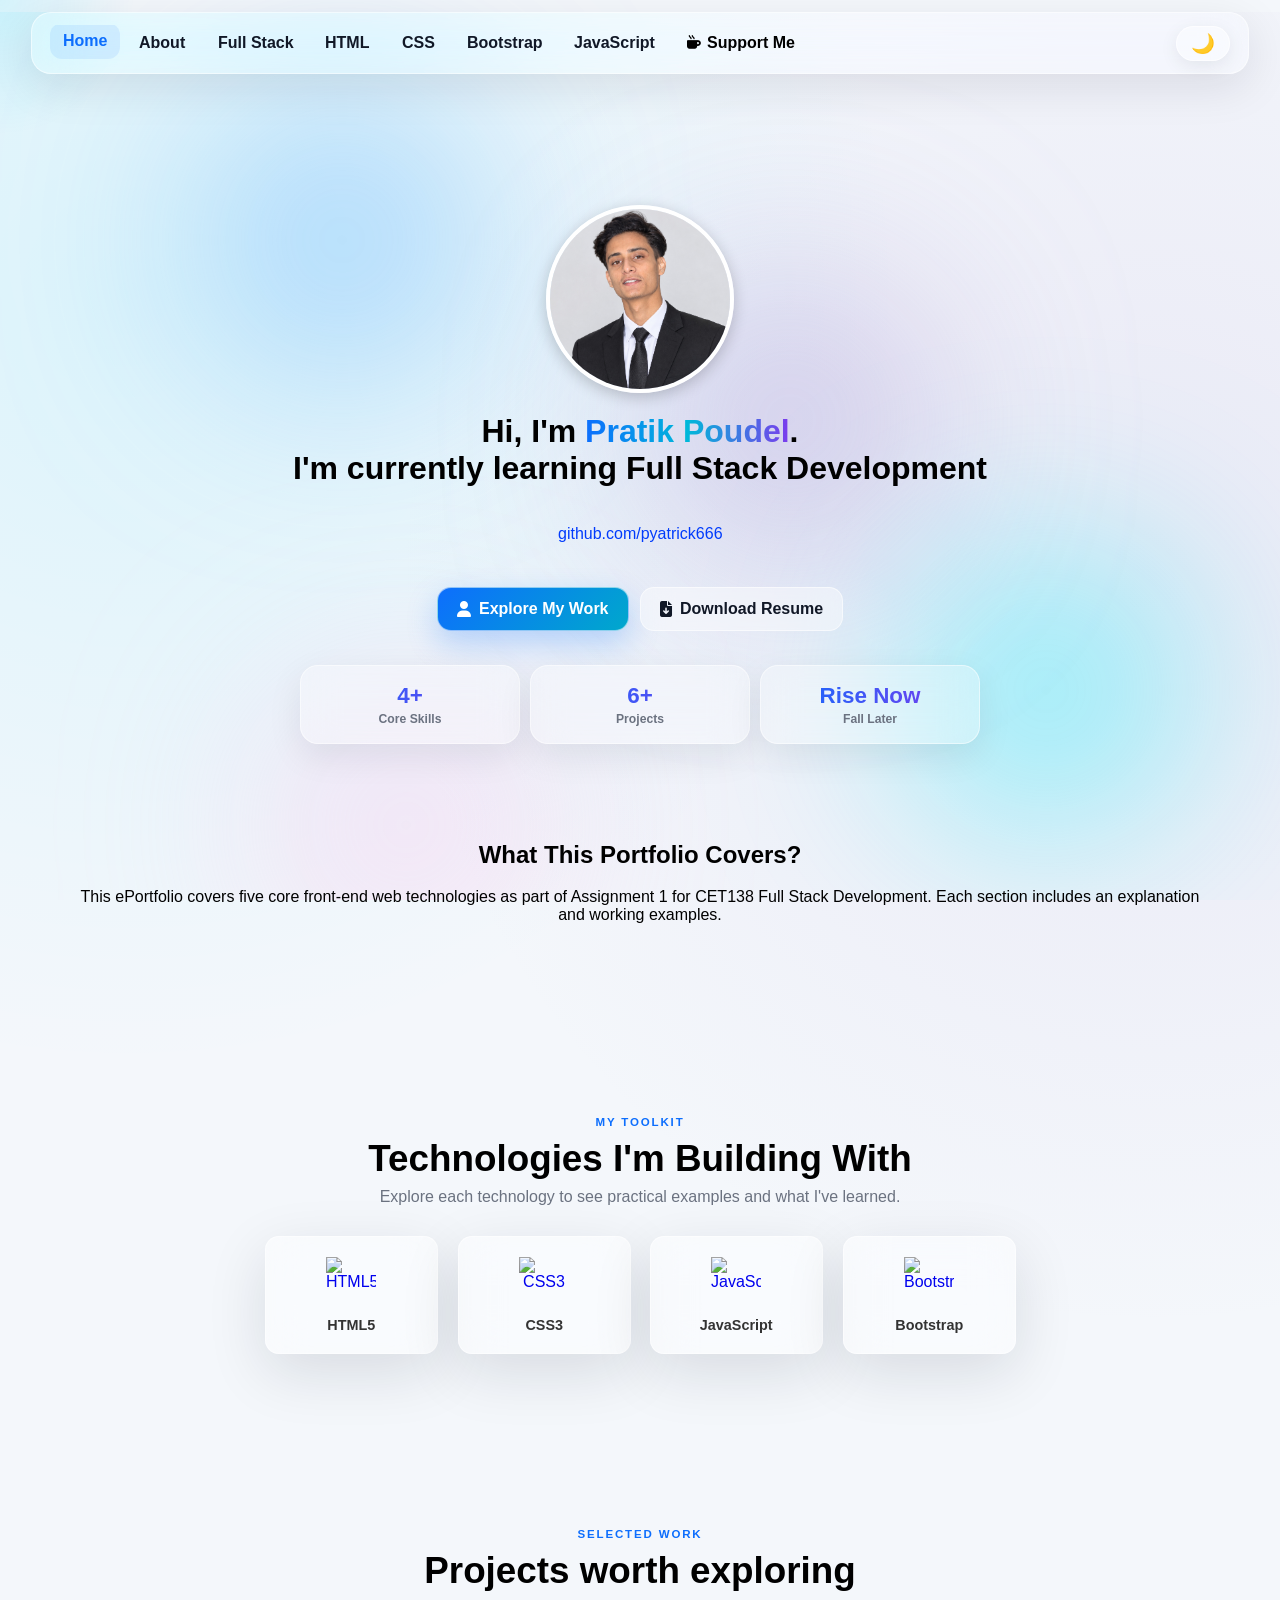
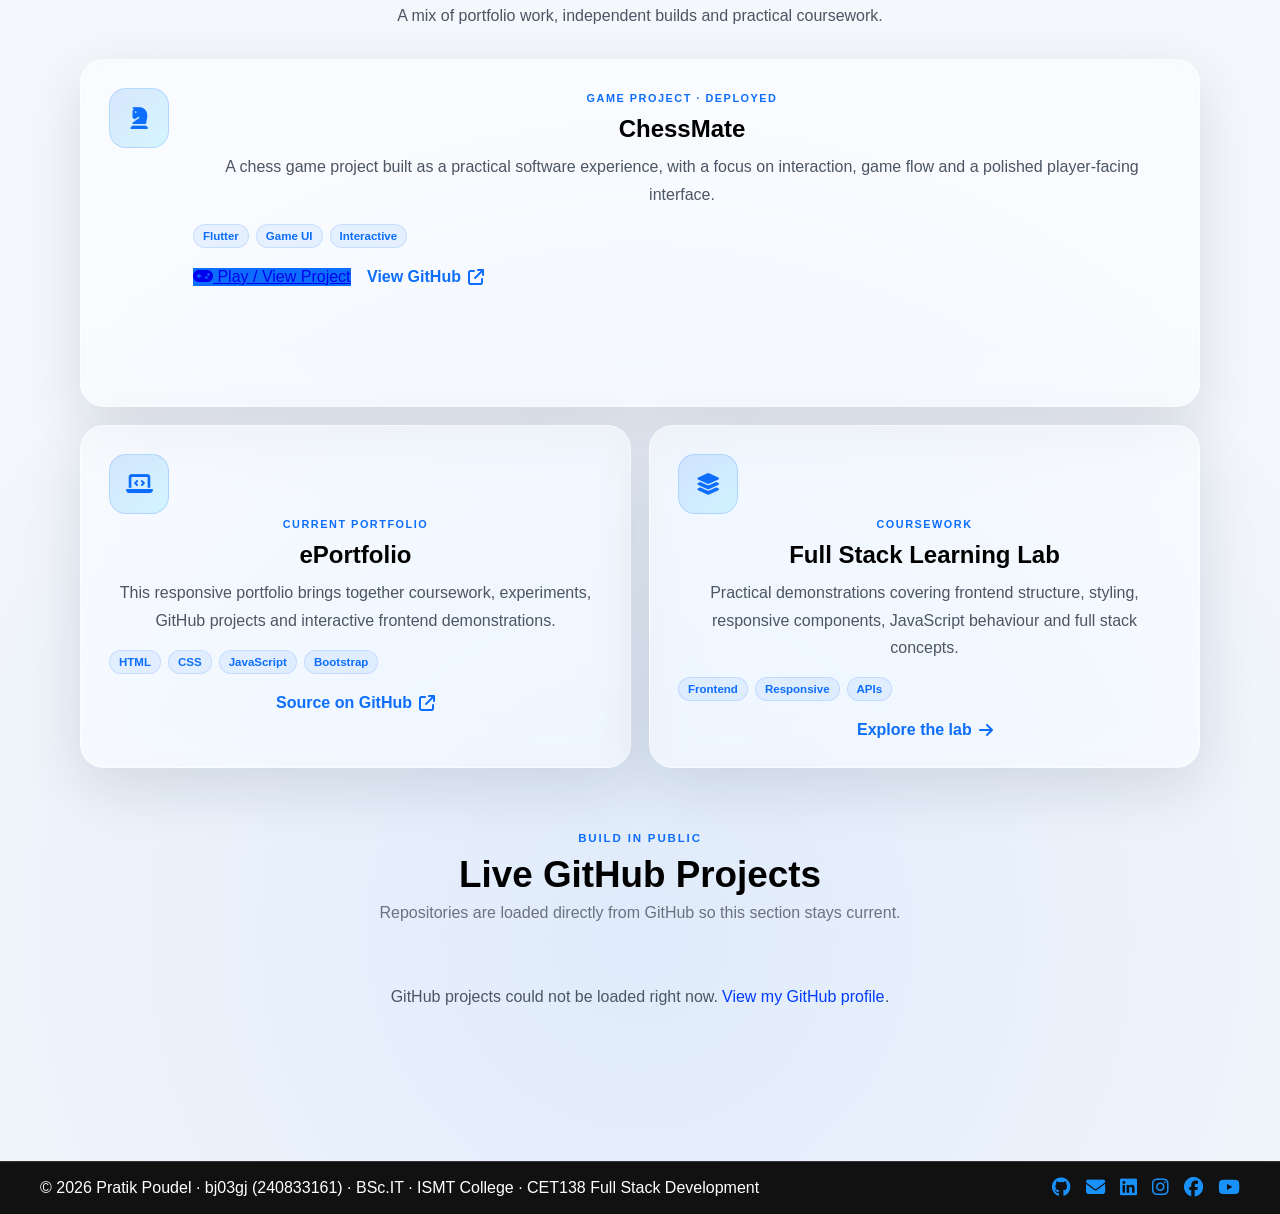
==== commit 2fc75515: "Update YouTube username to emevol666" ====
--- a/index.html
+++ b/index.html
@@ -153,7 +153,7 @@
         <a href="https://www.linkedin.com/in/pratik-poudel-b3264a263/" target="_blank" rel="noopener noreferrer"><i class="fab fa-linkedin"></i></a>
         <a href="https://www.instagram.com/em_ev0l/" target="_blank" rel="noopener noreferrer"><i class="fab fa-instagram"></i></a>
         <a href="https://www.facebook.com/emev0l" target="_blank" rel="noopener noreferrer"><i class="fab fa-facebook"></i></a>
-        <a href="https://www.youtube.com/@999eMEvol" target="_blank" rel="noopener noreferrer"><i class="fab fa-youtube"></i></a>
+        <a href="https://www.youtube.com/@emevol666" target="_blank" rel="noopener noreferrer"><i class="fab fa-youtube"></i></a>
       </div>
     </footer>
 
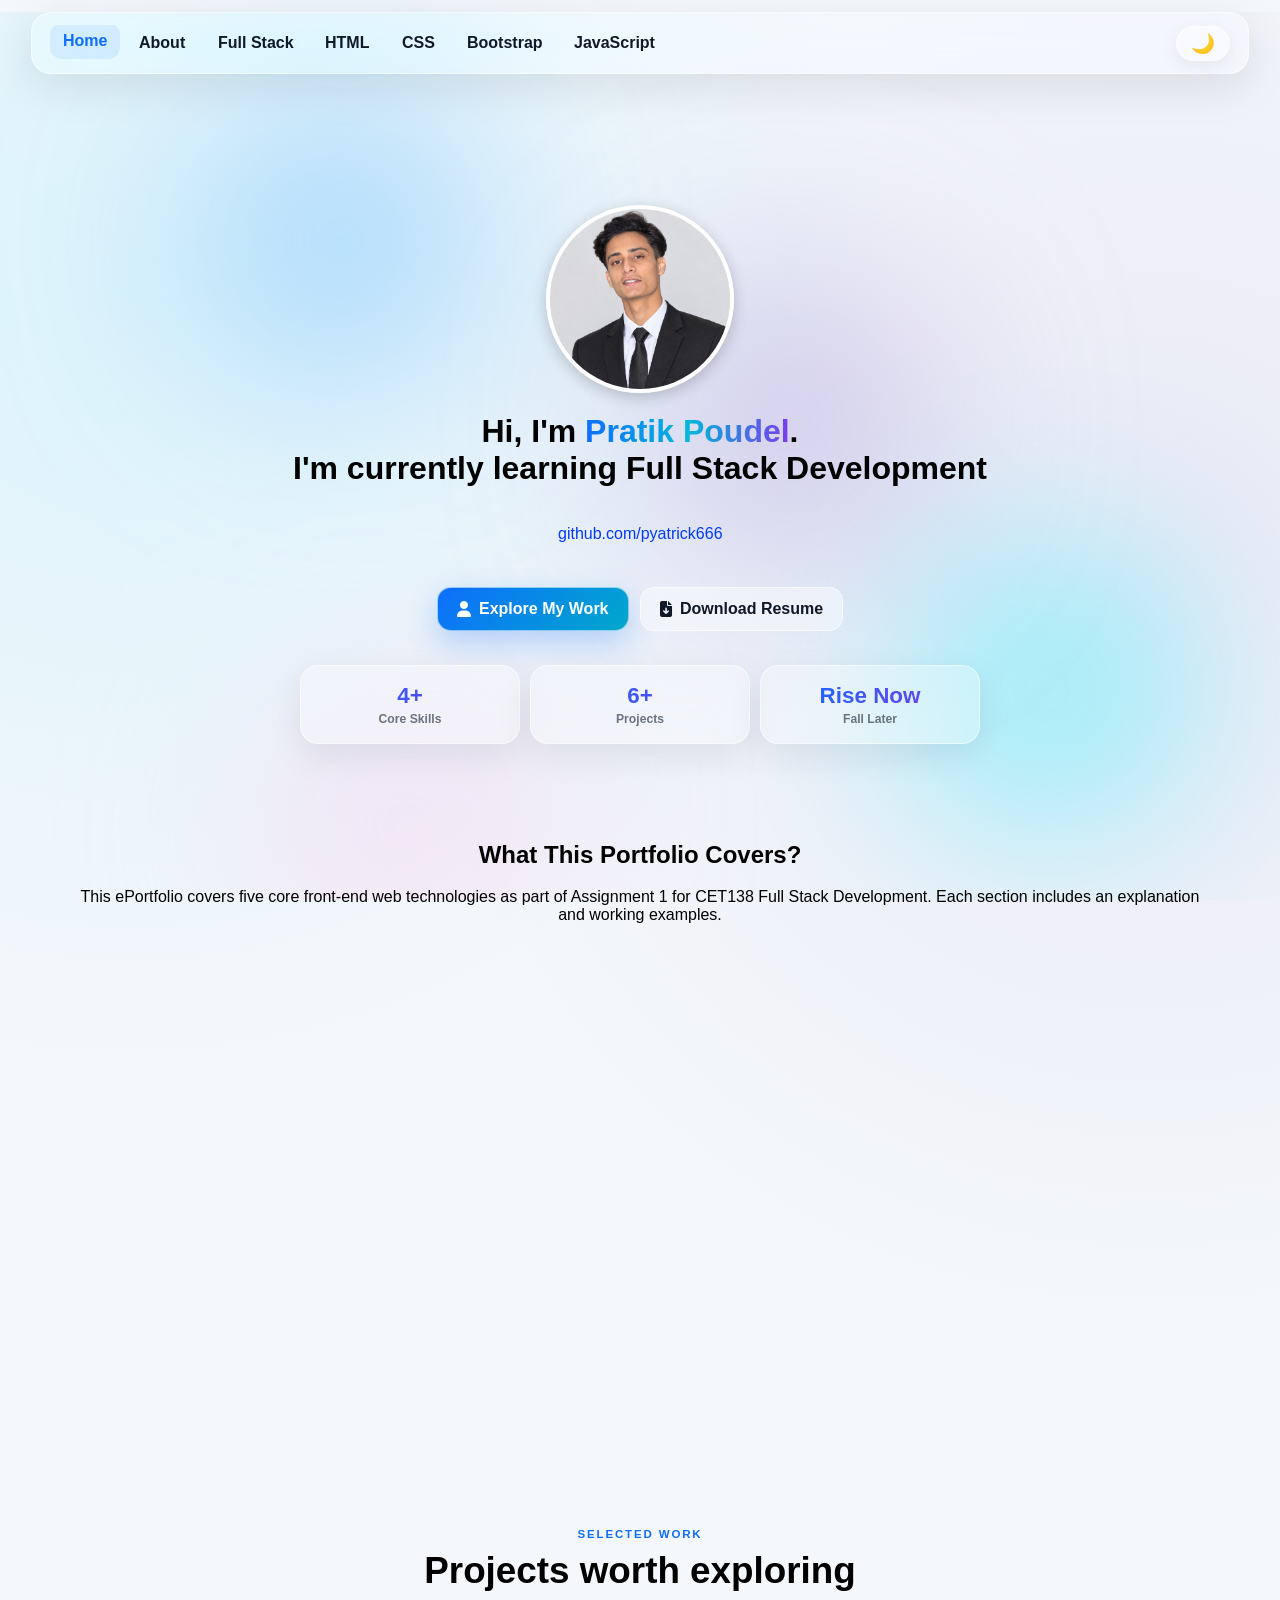
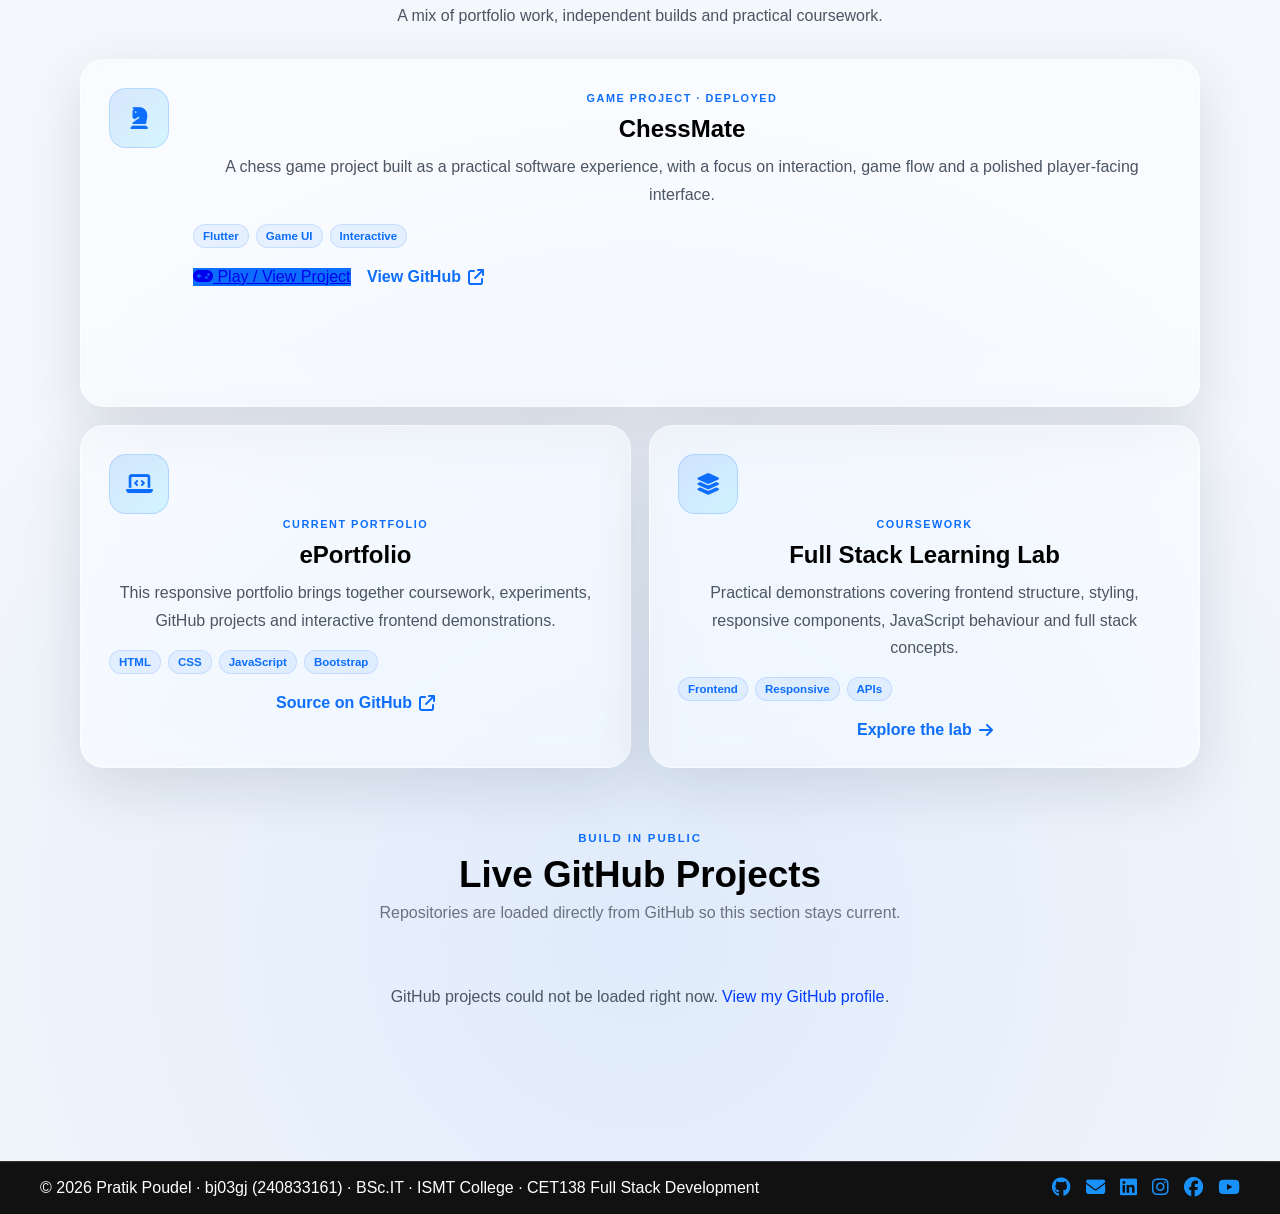
==== commit ed4af207: "Remove migrated Support navigation" ====
--- a/index.html
+++ b/index.html
@@ -39,7 +39,6 @@
         <li><a href="css.html">CSS</a></li>
         <li><a href="bootstrap.html">Bootstrap</a></li>
         <li><a href="javascript.html">JavaScript</a></li>
-        <li><a href="support.html" class="support-nav-link"><i class="fas fa-mug-hot"></i> Support Me</a></li>
       </ul>
       <div class="nav-right">
         <button id="theme-toggle">🌙</button>
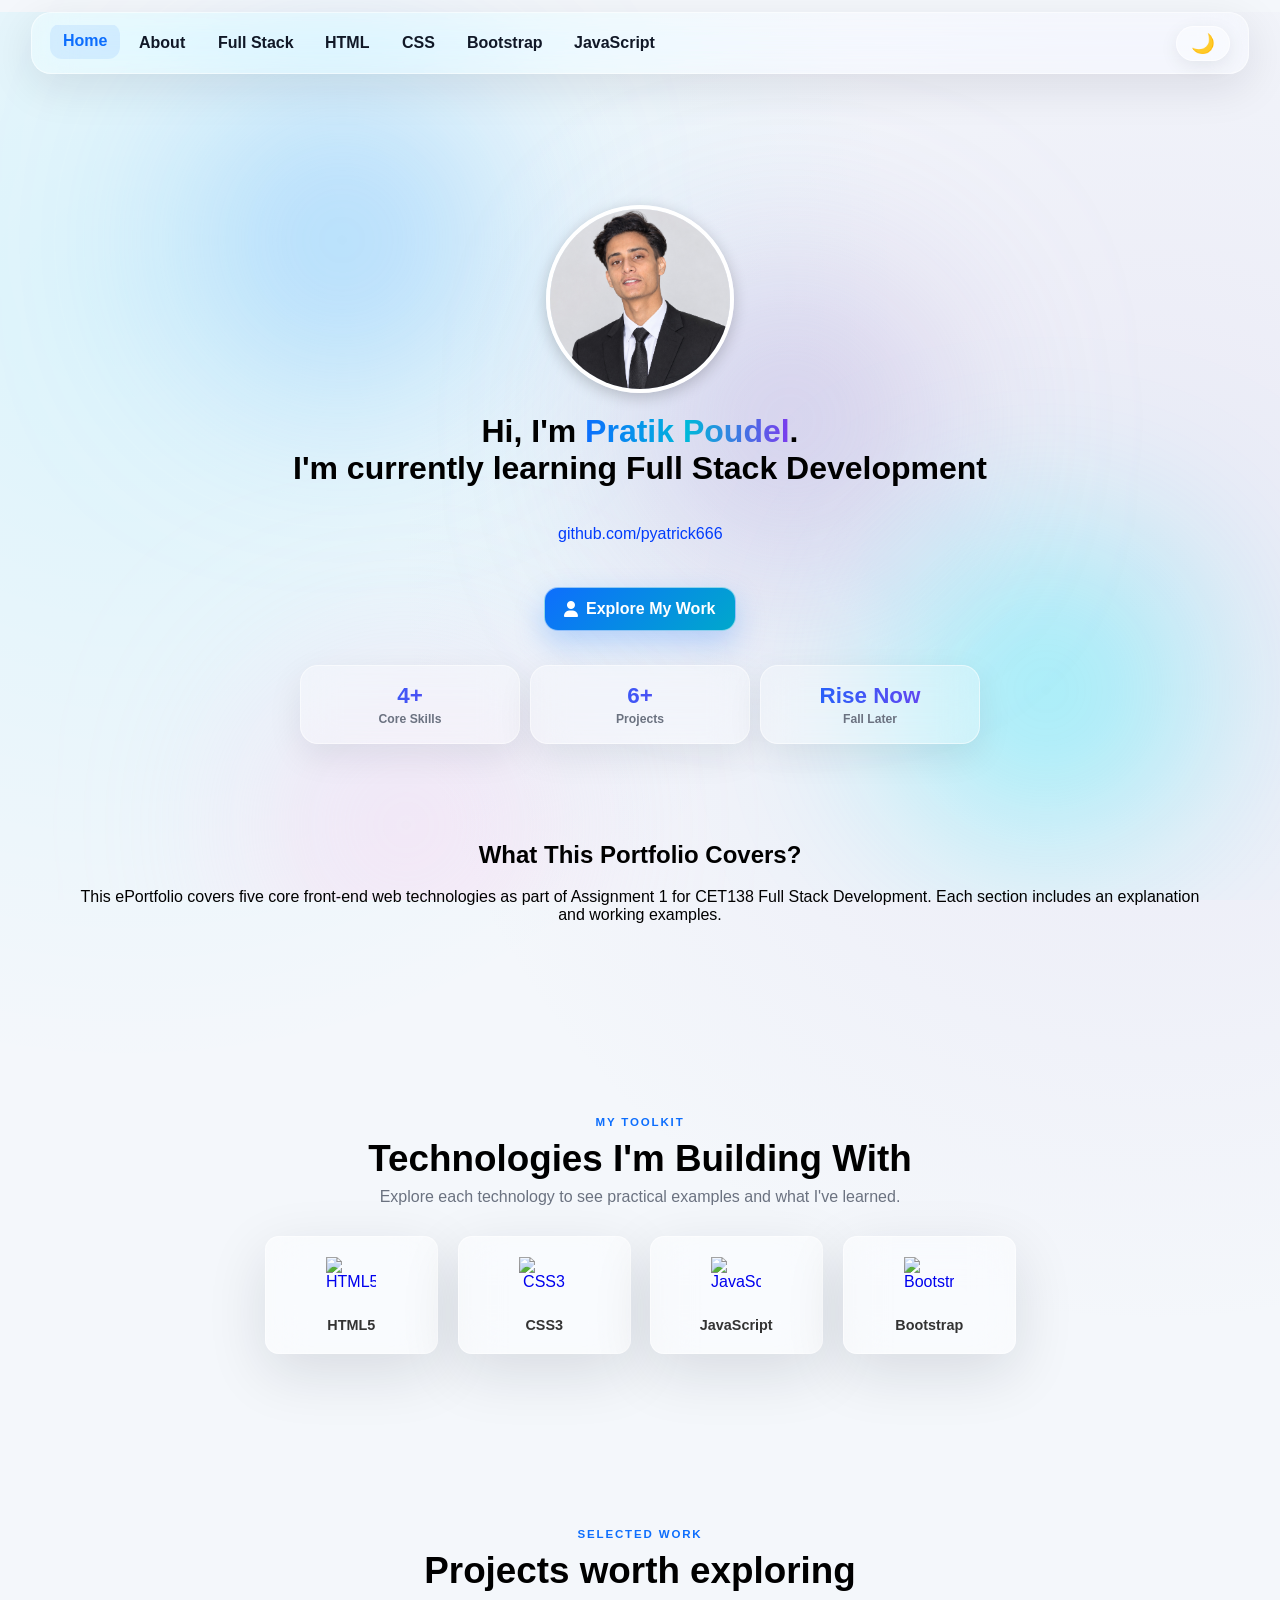
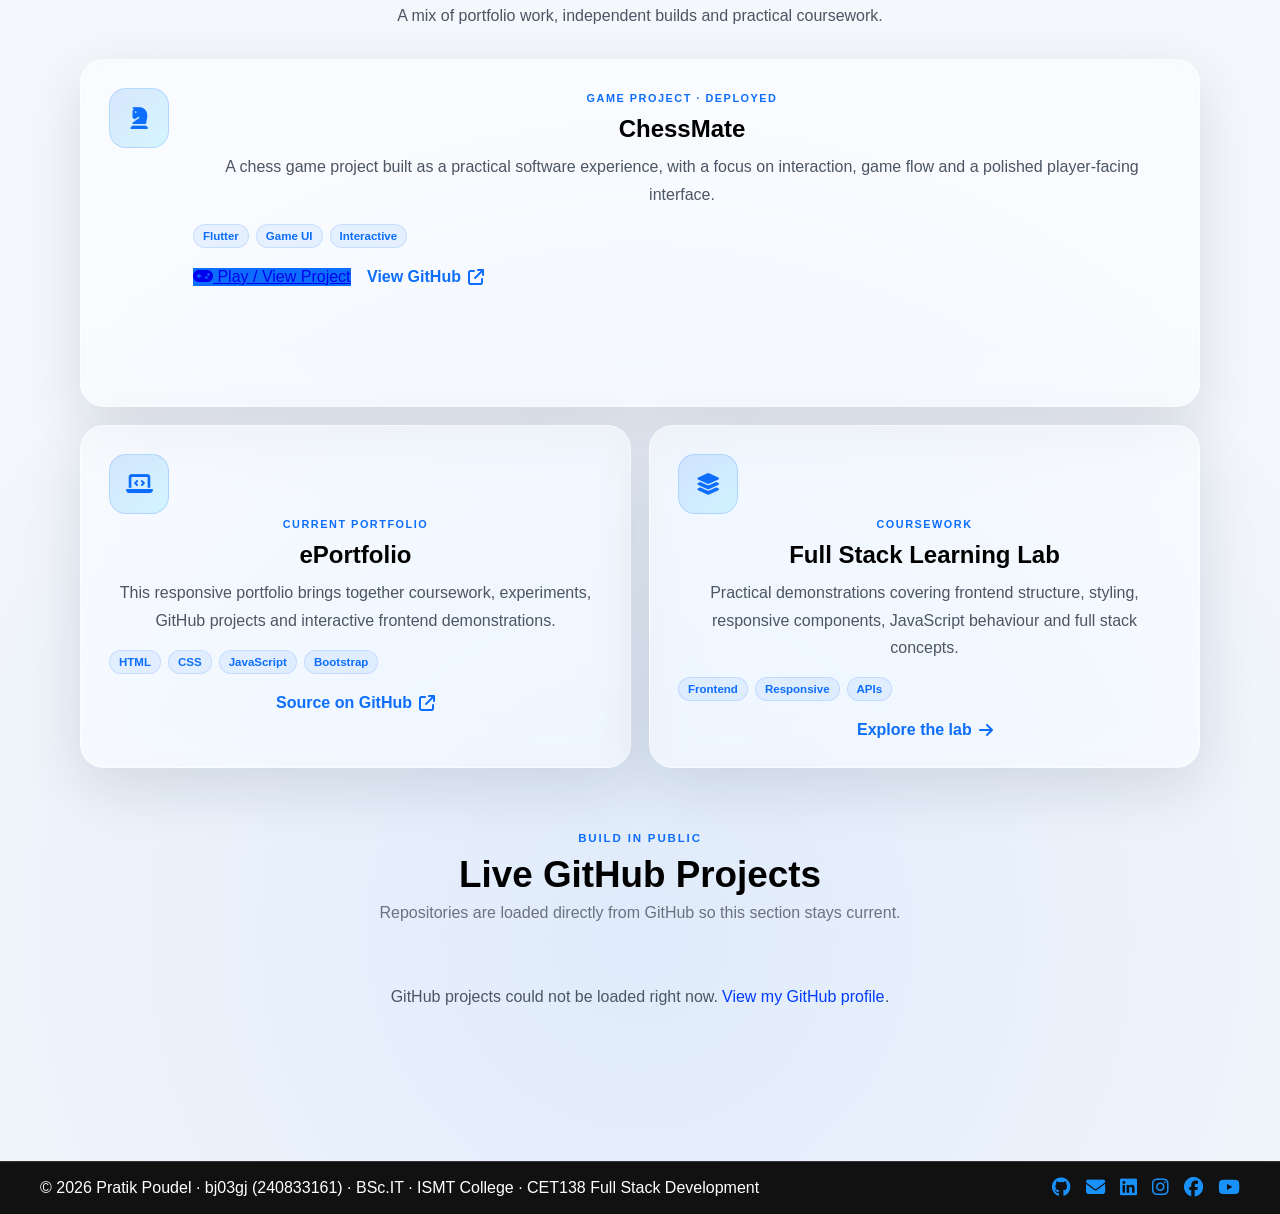
==== commit 98559365: "Remove resume download button" ====
--- a/index.html
+++ b/index.html
@@ -61,7 +61,6 @@
 
       <div class="hero-actions">
         <a class="primary-cta hero-cta-link" href="about.html"><i class="fas fa-user"></i> Explore My Work</a>
-        <a class="secondary-cta hero-cta-link" href="resume.pdf" download><i class="fas fa-file-arrow-down"></i> Download Resume</a>
       </div>
       <div class="hero-stats" aria-label="Portfolio highlights">
         <div><strong>4+</strong><span>Core Skills</span></div>
--- a/style.css
+++ b/style.css
@@ -1411,244 +1411,6 @@
 @media(min-width:768px){.responsive-bootstrap-grid>div>div{min-height:125px}}
 
 
-/* ===== SUPPORT / eSEWA ===== */
-.support-nav-link{display:inline-flex!important;align-items:center;gap:6px}
-.support-nav-link i{font-size:.85em}
-#nav-links li a.support-nav-link{color:#fff}
-#nav-links li a.support-nav-link:hover{color:#ffe08a}
-.support-hero{display:grid;grid-template-columns:minmax(0,1.15fr) minmax(320px,.85fr);gap:34px;align-items:center;padding:85px 0 45px}
-.support-copy h1{font-size:clamp(2.6rem,6vw,5rem);line-height:1.02;margin:10px 0 18px}
-.support-copy .lead-copy{max-width:720px}
-.support-trust{display:flex;flex-wrap:wrap;gap:10px;margin-top:24px}
-.support-trust span{display:inline-flex;align-items:center;gap:8px;padding:9px 12px;border:1px solid var(--glass-border);border-radius:999px;background:var(--glass);backdrop-filter:blur(14px);font-size:.78rem;font-weight:700;color:var(--text-muted)}
-.support-trust i{color:var(--accent)}
-.support-card{padding:30px;border-radius:28px;text-align:left;position:relative;overflow:hidden}
-.support-card:before{content:"";position:absolute;inset:auto -50px -80px auto;width:180px;height:180px;border-radius:50%;background:rgba(13,110,253,.14);filter:blur(20px)}
-.support-icon{width:58px;height:58px;display:grid;place-items:center;border-radius:18px;background:rgba(13,110,253,.12);color:var(--accent);font-size:1.45rem;margin-bottom:18px}
-.support-card h2{margin:7px 0 8px}
-.support-muted{color:var(--text-muted);font-size:.88rem;line-height:1.65}
-.support-amounts{display:grid;grid-template-columns:repeat(2,1fr);gap:10px;margin:20px 0}
-.support-amounts button{border:1px solid var(--glass-border);background:rgba(255,255,255,.42);color:var(--text-main);padding:12px;border-radius:14px;font-weight:800;cursor:pointer;transition:.25s ease}
-.support-amounts button:hover,.support-amounts button.selected{border-color:var(--accent);background:rgba(13,110,253,.10);transform:translateY(-2px)}
-.support-custom{display:block;font-size:.76rem;font-weight:800;color:var(--text-muted);margin-bottom:14px}
-.support-input-wrap{display:flex;align-items:center;margin-top:7px;border:1px solid var(--glass-border);border-radius:14px;background:rgba(255,255,255,.42);overflow:hidden}
-.support-input-wrap span{padding-left:14px;font-weight:800;color:var(--text-muted)}
-.support-input-wrap input{width:100%;border:0;outline:0;background:transparent;color:var(--text-main);padding:13px 14px;font:inherit}
-.support-pay-btn{width:100%;border:0;border-radius:15px;padding:14px 18px;background:#0d6efd;color:#fff;font-weight:900;cursor:pointer;box-shadow:0 12px 30px rgba(13,110,253,.22);transition:.25s ease}
-.support-pay-btn:hover{transform:translateY(-2px);box-shadow:0 16px 35px rgba(13,110,253,.30)}
-.support-status{min-height:20px;color:var(--text-muted);font-size:.76rem;line-height:1.5;margin:12px 0 0}
-.support-info-grid{display:grid;grid-template-columns:1fr 1fr;gap:18px;padding:20px 0 75px}
-.support-info-grid .about-card{margin:0;max-width:none}
-.support-steps{list-style:none;padding:0;margin:18px 0 0;display:grid;gap:16px}
-.support-steps li{display:flex;gap:13px;align-items:flex-start}
-.support-steps li>span{flex:0 0 34px;height:34px;border-radius:10px;display:grid;place-items:center;background:rgba(13,110,253,.10);color:var(--accent);font-weight:900;font-size:.72rem}
-.support-steps strong,.support-steps small{display:block}
-.support-steps small{margin-top:3px;color:var(--text-muted);line-height:1.5}
-.support-merchant-btn{display:inline-flex;margin-top:8px;text-decoration:none}
-.support-note{margin:16px 0 0;color:var(--text-muted);font-size:.76rem;line-height:1.55}
-.support-note i{color:var(--accent);margin-right:5px}
-.dark-mode .support-trust span,.dark-mode .support-amounts button,.dark-mode .support-input-wrap{background:rgba(18,23,35,.55);border-color:rgba(255,255,255,.10)}
-.dark-mode .support-amounts button{color:#f8fafc}
-.dark-mode .support-input-wrap input{color:#f8fafc}
-@media(max-width:800px){
-  .support-hero,.support-info-grid{grid-template-columns:1fr}
-  .support-hero{padding-top:55px}
-}
-@media(max-width:480px){
-  .support-card{padding:22px}
-  .support-trust{gap:7px}
-  .support-trust span{font-size:.7rem}
-}
-
-
-/* ===== SIDE-BY-SIDE PAYMENT OPTIONS ===== */
-.payment-options{padding:20px 0 70px}
-.support-amount-panel{max-width:760px;margin:0 auto 24px;padding:22px 24px;border-radius:22px}
-.support-amount-panel .support-custom{margin:0 0 10px}
-.payment-provider-grid{display:grid;grid-template-columns:repeat(2,minmax(0,1fr));gap:20px}
-.payment-provider-card{padding:28px;border-radius:26px;position:relative;overflow:hidden}
-.payment-provider-card:after{content:"";position:absolute;width:150px;height:150px;border-radius:50%;right:-70px;bottom:-70px;filter:blur(10px);opacity:.35;pointer-events:none}
-.esewa-card:after{background:rgba(46,189,89,.20)}
-.khalti-card:after{background:rgba(92,65,190,.20)}
-.provider-heading{display:flex;align-items:center;gap:13px;margin-bottom:15px}
-.provider-heading h2{margin:3px 0 0}
-.provider-logo{width:54px;height:54px;border-radius:16px;display:grid;place-items:center;font-weight:950;font-size:1.6rem;color:#fff;box-shadow:0 10px 25px rgba(0,0,0,.14)}
-.esewa-logo{background:#35a853}
-.khalti-logo{background:#5b3fb6}
-.provider-methods{display:flex;flex-wrap:wrap;gap:7px;margin:17px 0}
-.provider-methods span{padding:7px 10px;border-radius:999px;background:rgba(127,127,127,.10);border:1px solid var(--glass-border);font-size:.7rem;font-weight:800;color:var(--text-muted)}
-.provider-link{display:inline-flex;gap:7px;align-items:center;margin-top:12px;color:var(--accent);font-size:.78rem;font-weight:800;text-decoration:none}
-.provider-link:hover{text-decoration:underline}
-.khalti-pay-btn{background:#5b3fb6;box-shadow:0 12px 30px rgba(91,63,182,.22)}
-.khalti-pay-btn:hover{box-shadow:0 16px 35px rgba(91,63,182,.30)}
-.merchant-links{display:flex;flex-wrap:wrap;gap:10px}
-.secondary-merchant-btn{background:rgba(91,63,182,.12)!important;color:var(--text-main)!important;box-shadow:none!important;border:1px solid var(--glass-border)}
-@media(max-width:760px){
-  .payment-provider-grid{grid-template-columns:1fr}
-}
-
-
-/* ===== SIMPLE SUPPORT PAYMENT ===== */
-.simple-payment-grid{max-width:900px;margin:0 auto}
-.simple-pay-link{display:inline-flex;align-items:center;justify-content:center;gap:8px;text-decoration:none}
-.support-simple-note{max-width:900px;margin:20px auto 0;padding:18px 22px;display:flex;align-items:center;gap:14px}
-.support-simple-note>i{font-size:1.5rem;color:var(--accent)}
-.support-simple-note p{margin:4px 0 0;color:var(--text-muted);font-size:.88rem}
-@media(max-width:760px){
-  .simple-payment-grid{grid-template-columns:1fr}
-  .support-simple-note{align-items:flex-start}
-}
-
-
-/* ===== CENTER ALIGN SUPPORT PAGE CONTENT ===== */
-.support-hero,
-.payment-options,
-.support-info-grid{
-  text-align:center;
-}
-.support-hero .support-copy{
-  max-width:850px;
-  margin:0 auto;
-}
-.payment-options .section-intro{
-  max-width:850px;
-  margin:0 auto 28px;
-}
-.simple-payment-grid{
-  justify-items:stretch;
-}
-.simple-payment-grid .payment-provider-card{
-  display:flex;
-  flex-direction:column;
-  align-items:center;
-  text-align:center;
-}
-.simple-payment-grid .provider-heading{
-  justify-content:center;
-  text-align:left;
-}
-.simple-payment-grid .provider-methods{
-  justify-content:center;
-}
-.simple-payment-grid .simple-pay-link{
-  margin-left:auto;
-  margin-right:auto;
-}
-.support-simple-note{
-  justify-content:center;
-  text-align:center;
-}
-.support-simple-note>i{
-  flex:0 0 auto;
-}
-
-
-/* ===== SUPPORT HERO CENTERING ===== */
-.support-hero{
-  display:flex;
-  justify-content:center;
-  align-items:center;
-  text-align:center;
-}
-.support-hero .support-copy{
-  width:100%;
-  max-width:850px;
-  margin:0 auto;
-}
-.support-hero .support-trust{
-  justify-content:center;
-  text-align:center;
-}
-
-
-/* ===== BANK TRANSFER PAYMENT ===== */
-.bank-payment-card{
-  max-width:900px;
-  margin:20px auto 0;
-  padding:28px;
-  text-align:center;
-}
-.bank-payment-card .provider-heading{
-  justify-content:center;
-  text-align:left;
-}
-.bank-logo{
-  background:linear-gradient(135deg,#334155,#64748b);
-}
-.bank-placeholder{
-  max-width:420px;
-  margin:20px auto 0;
-  padding:28px 20px;
-  border:1px dashed var(--glass-border);
-  border-radius:20px;
-  display:flex;
-  flex-direction:column;
-  align-items:center;
-  gap:7px;
-  color:var(--text-muted);
-  background:rgba(127,127,127,.06);
-}
-.bank-placeholder i{
-  font-size:2rem;
-  color:var(--accent);
-  margin-bottom:5px;
-}
-.bank-placeholder strong{color:var(--text-main)}
-
-
-/* ===== QR PAYMENT CARDS ===== */
-.qr-payment-grid{
-  max-width:1100px;
-  margin:0 auto;
-  grid-template-columns:repeat(3,minmax(0,1fr));
-  align-items:stretch;
-}
-.qr-payment-grid .payment-provider-card{
-  min-width:0;
-}
-.qr-code-box{
-  width:220px;
-  height:220px;
-  max-width:100%;
-  margin:18px auto 12px;
-  padding:10px;
-  background:#fff;
-  border-radius:18px;
-  box-shadow:0 12px 30px rgba(15,23,42,.14);
-  display:grid;
-  place-items:center;
-}
-.qr-code-box img{
-  display:block;
-  width:100%;
-  height:100%;
-  object-fit:contain;
-  border-radius:10px;
-}
-.qr-caption{
-  display:inline-flex;
-  align-items:center;
-  justify-content:center;
-  gap:7px;
-  color:var(--text-muted);
-  font-size:.78rem;
-  font-weight:800;
-}
-.qr-caption i{color:var(--accent)}
-.qr-payment-grid .bank-payment-card{
-  max-width:none;
-  margin:0;
-  padding:28px;
-}
-@media(max-width:900px){
-  .qr-payment-grid{grid-template-columns:1fr 1fr}
-  .qr-payment-grid .bank-payment-card{grid-column:1 / -1}
-}
-@media(max-width:600px){
-  .qr-payment-grid{grid-template-columns:1fr}
-  .qr-payment-grid .bank-payment-card{grid-column:auto}
-  .qr-code-box{width:170px;height:170px}
-}
 
 
 /* ===== GLOBAL NEON GREEN LINK HOVER ===== */
@@ -1665,298 +1427,6 @@
 }
 
 
-/* ===== SUPPORT NAV VISIBILITY ===== */
-#nav-links li a.support-nav-link{
-  color:#000;
-}
-#nav-links li a.support-nav-link:hover{
-  color:var(--neon-green) !important;
-}
-body.dark-mode #nav-links li a.support-nav-link{
-  color:#fff;
-}
-body.dark-mode #nav-links li a.support-nav-link:hover{
-  color:var(--neon-green) !important;
-}
-
-
-/* ===== DIRECT PAYMENT ACCOUNT DETAILS ===== */
-.payment-account-box{
-  width:min(100%,340px);
-  margin:14px auto 0;
-  padding:15px;
-  box-sizing:border-box;
-  border:1px solid var(--glass-border);
-  border-radius:16px;
-  background:rgba(127,127,127,.07);
-  display:flex;
-  flex-direction:column;
-  align-items:center;
-  gap:5px;
-}
-.payment-account-label{
-  font-size:.68rem;
-  font-weight:900;
-  letter-spacing:.08em;
-  text-transform:uppercase;
-  color:var(--text-muted);
-}
-.payment-account-box strong{
-  font-size:1.08rem;
-  letter-spacing:.04em;
-}
-.bank-account-number{
-  font:800 1rem ui-monospace,SFMono-Regular,Menlo,monospace;
-  letter-spacing:.04em;
-}
-.copy-payment-btn,
-.payment-interface-btn{
-  display:inline-flex;
-  align-items:center;
-  justify-content:center;
-  gap:7px;
-  min-height:40px;
-  box-sizing:border-box;
-  border-radius:12px;
-  text-decoration:none;
-  font-weight:900;
-  font-size:.78rem;
-  transition:transform .22s ease, box-shadow .22s ease, background-color .22s ease;
-}
-.copy-payment-btn{
-  margin-top:5px;
-  padding:9px 13px;
-  border:1px solid var(--glass-border);
-  background:rgba(255,255,255,.5);
-  color:var(--text-main);
-}
-.copy-payment-btn:hover{
-  transform:translateY(-2px);
-  box-shadow:0 8px 20px rgba(15,23,42,.12);
-}
-.payment-interface-btn{
-  width:min(100%,260px);
-  margin:14px auto 0;
-  padding:11px 16px;
-  color:#fff!important;
-  text-shadow:none!important;
-  box-shadow:0 10px 25px rgba(13,110,253,.18);
-}
-.esewa-interface-btn{background:#35a853}
-.khalti-interface-btn{background:#5b3fb6}
-.bank-interface-btn{background:#334155}
-.payment-interface-btn:hover{
-  transform:translateY(-2px);
-  color:#fff!important;
-  text-shadow:none!important;
-}
-.dark-mode .payment-account-box{
-  background:rgba(8,11,18,.42);
-  border-color:rgba(255,255,255,.10);
-}
-.dark-mode .copy-payment-btn{
-  background:rgba(18,23,35,.72);
-  color:#f8fafc;
-  border-color:rgba(255,255,255,.10);
-}
-@media(max-width:600px){
-  .payment-account-box{width:100%}
-  .payment-interface-btn{width:100%}
-}
-
-
-/* ===== STEP-BY-STEP SUPPORT PAYMENT UI ===== */
-.step-payment-grid{
-  max-width:980px;
-  margin:0 auto;
-  display:grid;
-  grid-template-columns:repeat(3,minmax(0,1fr));
-  gap:18px;
-  align-items:start;
-}
-.step-payment-grid .payment-step-card{
-  min-width:0;
-  padding:0;
-  overflow:visible;
-}
-.payment-method-trigger{
-  width:100%;
-  min-height:112px;
-  margin:0;
-  padding:20px;
-  border:0;
-  border-radius:20px;
-  background:transparent;
-  color:var(--text-main);
-  display:grid;
-  grid-template-columns:auto 1fr auto;
-  align-items:center;
-  gap:14px;
-  text-align:left;
-  cursor:pointer;
-}
-.payment-method-trigger:hover{
-  transform:none;
-  background:rgba(13,110,253,.055);
-}
-.payment-method-trigger::before{display:none}
-.payment-method-copy{
-  min-width:0;
-  display:flex;
-  flex-direction:column;
-  gap:4px;
-}
-.payment-method-copy strong{
-  font-size:1.12rem;
-  line-height:1.2;
-}
-.payment-method-copy small{
-  color:var(--text-muted);
-  font-size:.74rem;
-  font-weight:700;
-}
-.payment-method-copy .project-kicker{margin:0}
-.payment-chevron{
-  color:var(--text-muted);
-  transition:transform .3s ease,color .3s ease;
-}
-.payment-step-card.is-open .payment-chevron{
-  transform:rotate(180deg);
-  color:var(--accent);
-}
-.payment-details{
-  padding:0 22px 24px;
-  text-align:center;
-  animation:paymentReveal .35s ease;
-}
-.payment-details[hidden]{display:none}
-.payment-details>p{
-  max-width:420px;
-  margin:0 auto 12px;
-  color:var(--text-muted);
-  font-size:.88rem;
-  line-height:1.55;
-}
-.qr-payment-stage{
-  position:relative;
-  width:min(100%,430px);
-  margin:0 auto;
-  padding-top:8px;
-}
-.qr-hover-wrap{
-  display:flex;
-  justify-content:center;
-}
-.qr-hover-wrap .qr-code-box{
-  position:relative;
-  overflow:visible;
-  isolation:isolate;
-  z-index:2;
-}
-.qr-hover-wrap .qr-code-box img{
-  transition:transform .3s ease,filter .3s ease;
-}
-.qr-hover-info{
-  position:absolute;
-  left:50%;
-  top:-6px;
-  z-index:5;
-  width:min(250px,calc(100% - 24px));
-  box-sizing:border-box;
-  padding:14px 16px;
-  border:1px solid var(--glass-border);
-  border-radius:16px;
-  background:rgba(255,255,255,.96);
-  backdrop-filter:blur(18px);
-  box-shadow:0 16px 36px rgba(15,23,42,.18);
-  display:flex;
-  flex-direction:column;
-  align-items:center;
-  gap:5px;
-  text-align:center;
-  opacity:0;
-  visibility:hidden;
-  transform:translate(-50%,8px);
-  transition:opacity .22s ease,transform .22s ease,visibility .22s ease;
-  pointer-events:none;
-}
-.qr-payment-stage:hover .qr-hover-info,
-.qr-payment-stage:focus-within .qr-hover-info{
-  opacity:1;
-  visibility:visible;
-  transform:translate(-50%,-100%);
-  pointer-events:auto;
-}
-.qr-info-label{
-  color:var(--text-muted);
-  font-size:.62rem;
-  font-weight:900;
-  letter-spacing:.1em;
-}
-.qr-hover-info strong{
-  font-size:.92rem;
-  line-height:1.25;
-}
-.qr-info-value{
-  color:var(--text-muted);
-  font-size:.72rem;
-  font-weight:800;
-}
-.bank-hover-number{
-  font-family:ui-monospace,SFMono-Regular,Menlo,monospace;
-  letter-spacing:.03em;
-}
-.qr-hover-info .copy-payment-btn{
-  margin-top:5px;
-  pointer-events:auto;
-}
-.qr-hover-wrap .qr-code-box:hover img,
-.qr-hover-wrap .qr-code-box:focus-within img{
-  transform:scale(1.025);
-  filter:drop-shadow(0 14px 28px rgba(15,23,42,.16));
-}
-.qr-caption{
-  display:inline-flex;
-  align-items:center;
-  justify-content:center;
-  gap:7px;
-  margin-top:2px;
-  color:var(--text-muted);
-  font-size:.72rem;
-  font-weight:800;
-}
-.qr-caption i{color:var(--accent)}
-.payment-details .payment-interface-btn{margin-top:14px}
-@keyframes paymentReveal{
-  from{opacity:0;transform:translateY(-6px)}
-  to{opacity:1;transform:translateY(0)}
-}
-.dark-mode .payment-method-trigger{color:#f8fafc}
-.dark-mode .payment-method-trigger:hover{background:rgba(125,211,252,.07)}
-.dark-mode .payment-method-copy small{color:#cbd5e1}
-.dark-mode .qr-hover-info{
-  background:rgba(18,23,35,.96);
-  border-color:rgba(255,255,255,.10);
-  box-shadow:0 18px 40px rgba(0,0,0,.35);
-}
-.dark-mode .qr-hover-info strong{color:#f8fafc}
-.dark-mode .qr-info-value{color:#cbd5e1}
-@media(max-width:900px){
-  .step-payment-grid{grid-template-columns:1fr 1fr}
-  .step-payment-grid .bank-payment-card{grid-column:1 / -1}
-}
-@media(max-width:600px){
-  .step-payment-grid{grid-template-columns:1fr;gap:14px}
-  .step-payment-grid .bank-payment-card{grid-column:auto}
-  .payment-method-trigger{min-height:96px;padding:17px;gap:11px}
-  .payment-method-copy strong{font-size:1rem}
-  .payment-method-copy small{font-size:.68rem}
-  .payment-details{padding:0 16px 20px}
-  .qr-payment-stage{padding-top:4px}
-  .qr-hover-info{
-    width:min(230px,calc(100% - 20px));
-  }
-}
 
 
 /* ===== HTML INTEGRITY & ACCESSIBILITY FIXES ===== */
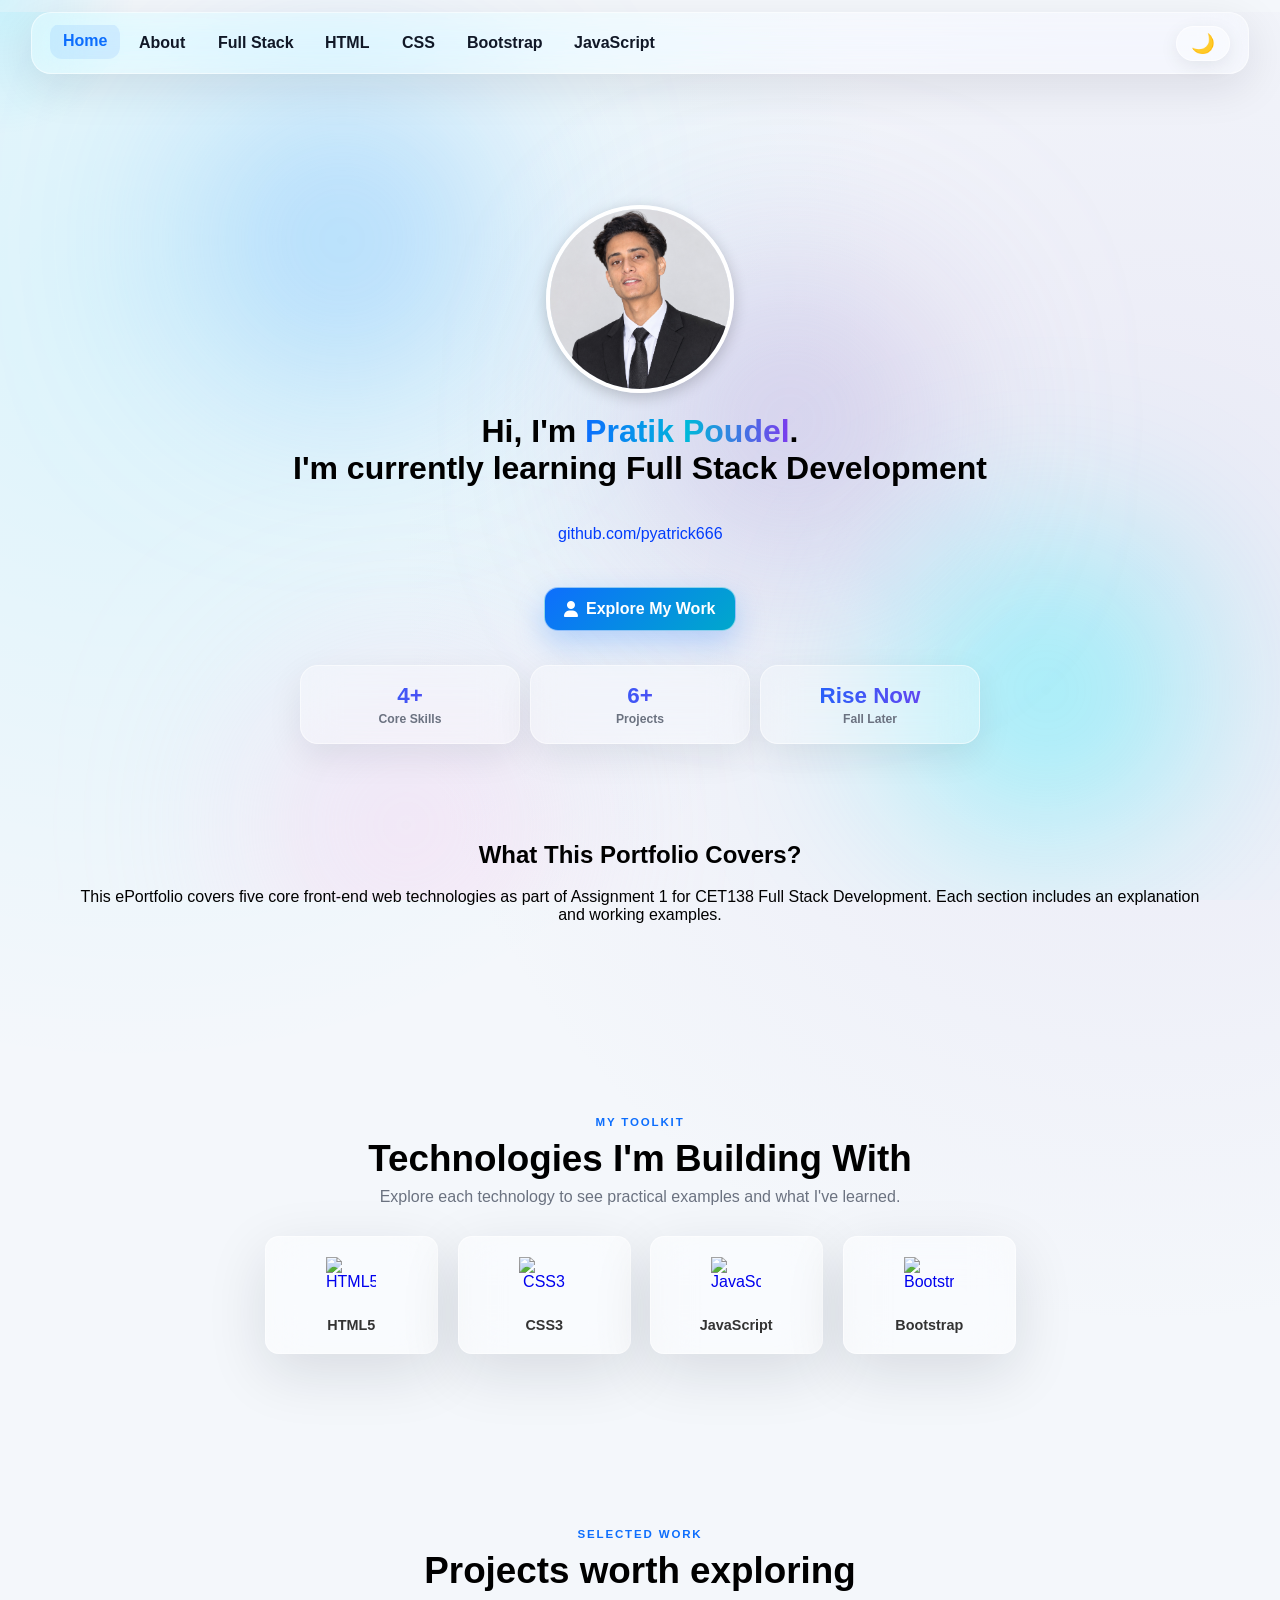
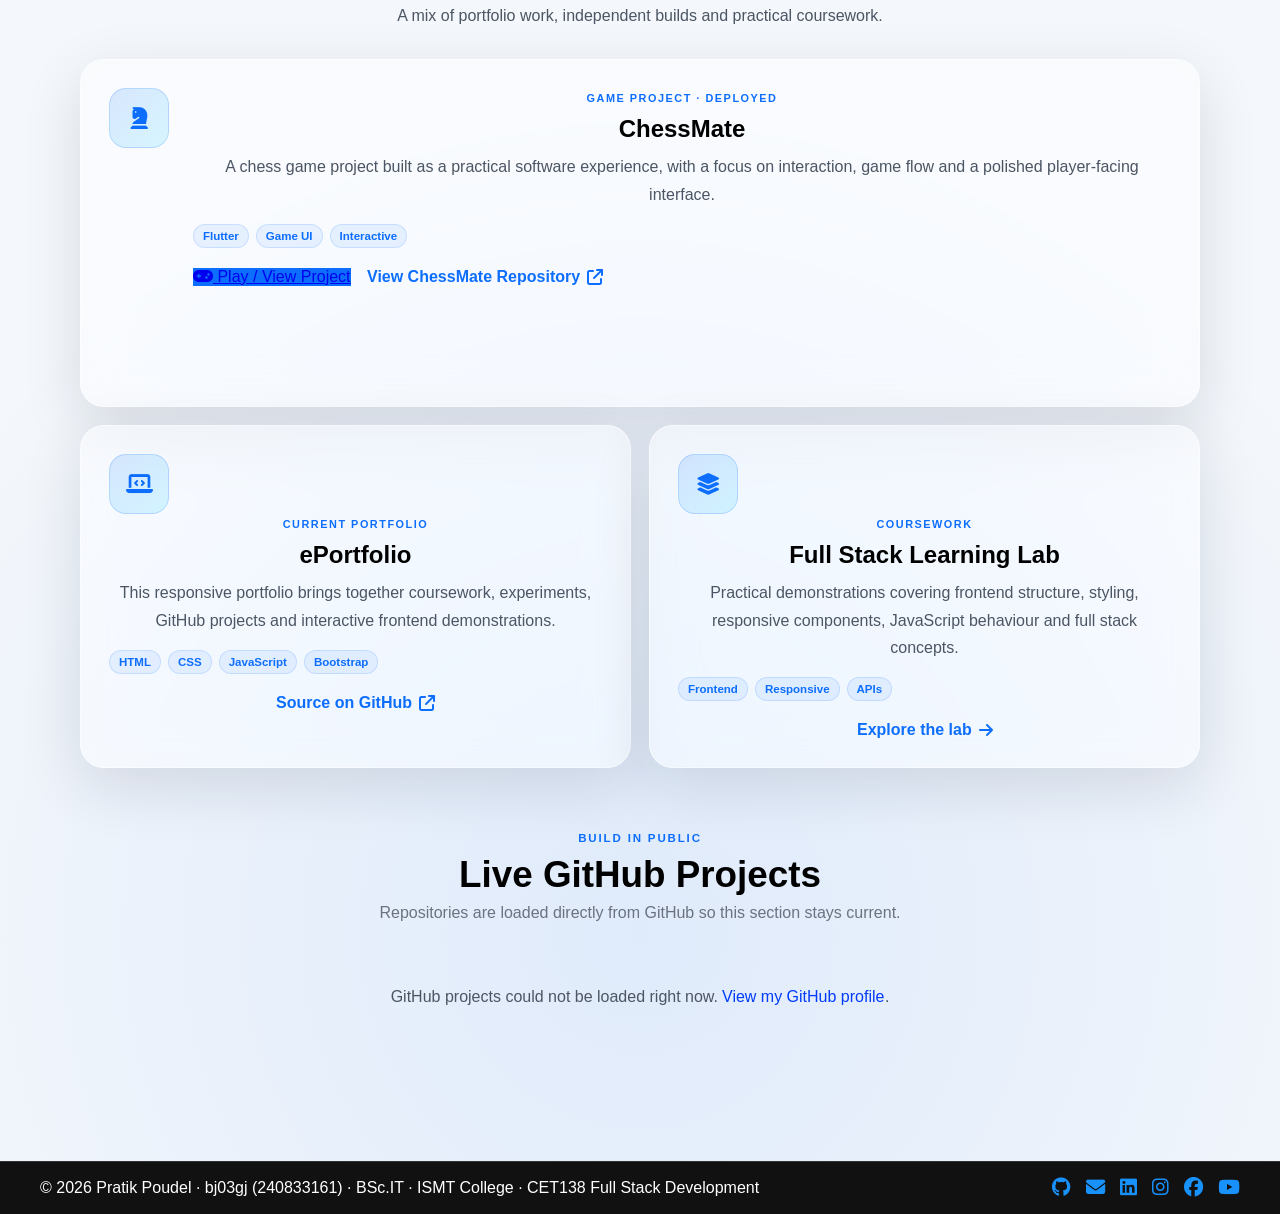
==== commit 932a936a: "Link ChessMate project card to its repository" ====
--- a/index.html
+++ b/index.html
@@ -8,8 +8,6 @@
   <meta name="description" content="Pratik Poudel's interactive full stack developer portfolio featuring web development projects, skills and GitHub work.">
   <meta name="theme-color" content="#0d6efd">
   <link rel="canonical" href="https://pyatrick666.github.io/ePortfolio/">
-  <meta property="og:title" content="Pratik Poudel | Full Stack Developer Portfolio">
-  <meta property="og:description" content="Interactive portfolio, projects and practical web development work by Pratik Poudel.">
   <link rel="stylesheet" href="style.css">
   <meta property="og:type" content="website">
   <meta property="og:url" content="https://pyatrick666.github.io/ePortfolio/">
@@ -113,7 +111,7 @@
             <div class="project-tags"><span>Flutter</span><span>Game UI</span><span>Interactive</span></div>
             <div class="featured-actions">
               <a class="repo-btn" href="https://pyatrick666.itch.io/chessmate" target="_blank" rel="noopener"><i class="fas fa-gamepad"></i> Play / View Project</a>
-              <a class="text-link" href="https://github.com/pyatrick666" target="_blank" rel="noopener">View GitHub <i class="fas fa-arrow-up-right-from-square"></i></a>
+              <a class="text-link" href="https://github.com/pyatrick666/ChessMate" target="_blank" rel="noopener">View ChessMate Repository <i class="fas fa-arrow-up-right-from-square"></i></a>
             </div>
           </div>
         </article>
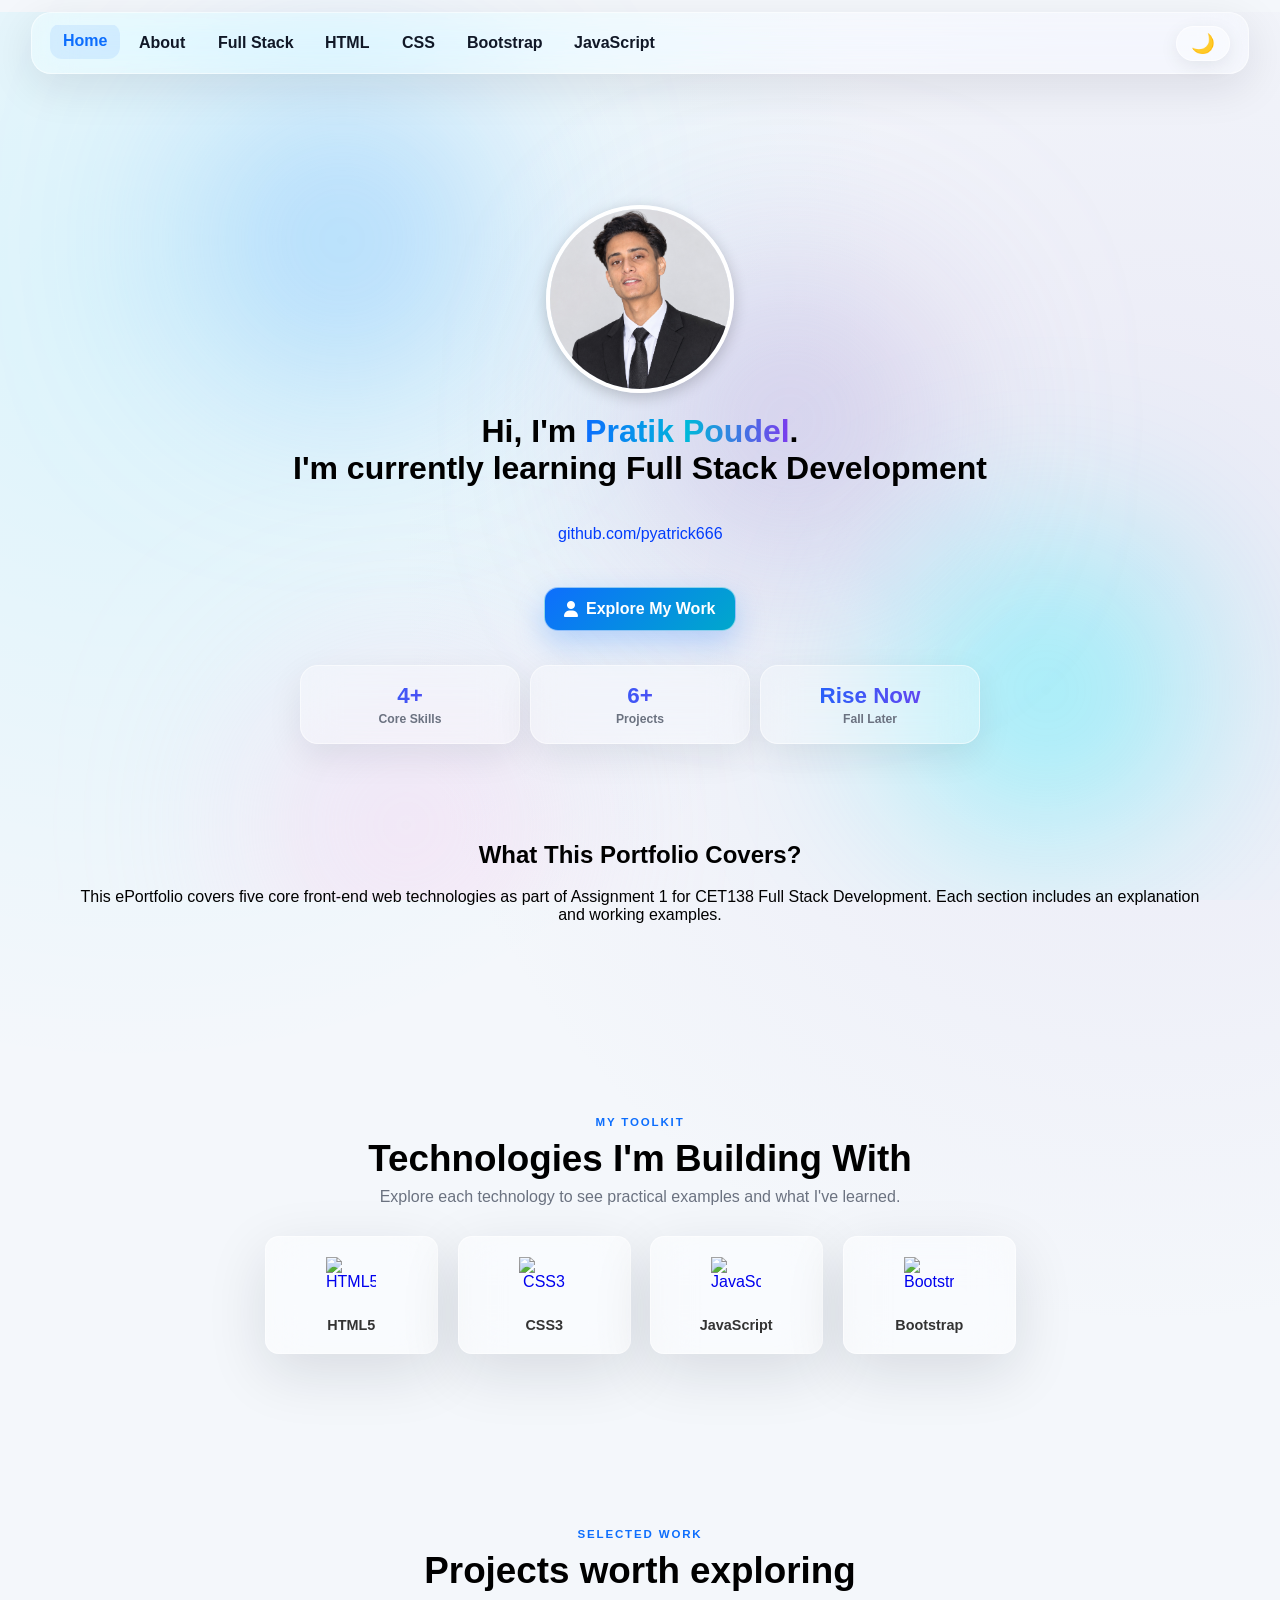
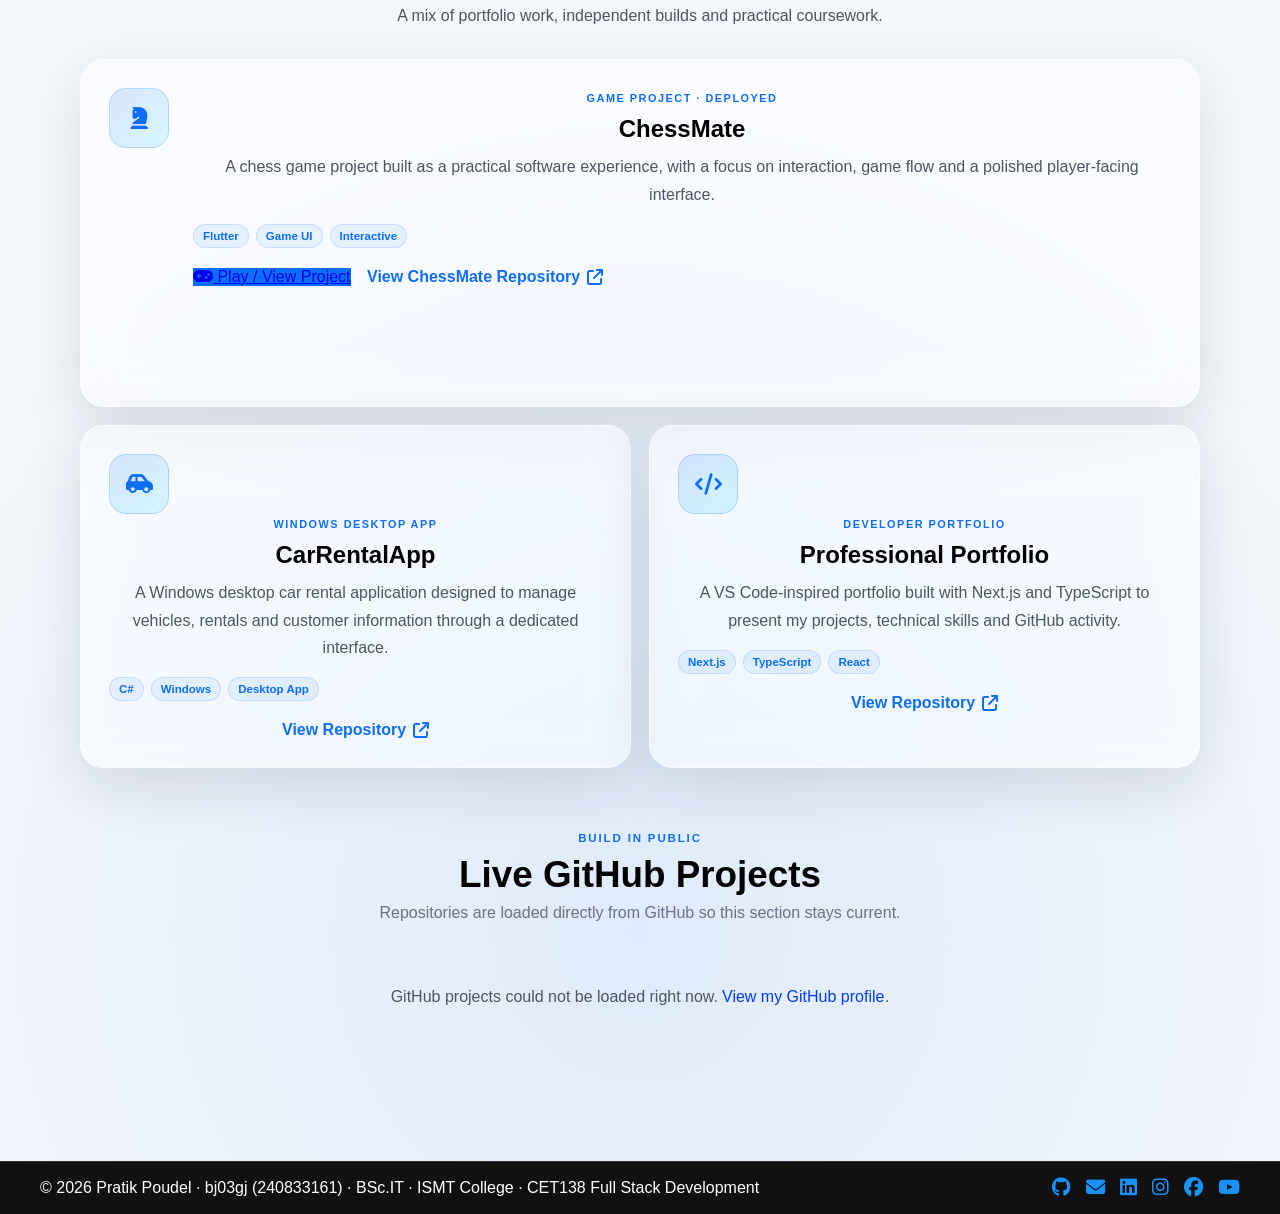
==== commit 151feeff: "Replace outdated featured projects with current repositories" ====
--- a/index.html
+++ b/index.html
@@ -116,20 +116,20 @@
           </div>
         </article>
         <article class="featured-project">
-          <div class="featured-project-icon"><i class="fas fa-laptop-code"></i></div>
-          <span class="project-kicker">CURRENT PORTFOLIO</span>
-          <h3>ePortfolio</h3>
-          <p>This responsive portfolio brings together coursework, experiments, GitHub projects and interactive frontend demonstrations.</p>
-          <div class="project-tags"><span>HTML</span><span>CSS</span><span>JavaScript</span><span>Bootstrap</span></div>
-          <a class="text-link" href="https://github.com/pyatrick666/ePortfolio" target="_blank" rel="noopener">Source on GitHub <i class="fas fa-arrow-up-right-from-square"></i></a>
+          <div class="featured-project-icon"><i class="fas fa-car-side"></i></div>
+          <span class="project-kicker">WINDOWS DESKTOP APP</span>
+          <h3>CarRentalApp</h3>
+          <p>A Windows desktop car rental application designed to manage vehicles, rentals and customer information through a dedicated interface.</p>
+          <div class="project-tags"><span>C#</span><span>Windows</span><span>Desktop App</span></div>
+          <a class="text-link" href="https://github.com/pyatrick666/CarRentalApp" target="_blank" rel="noopener noreferrer">View Repository <i class="fas fa-arrow-up-right-from-square"></i></a>
         </article>
         <article class="featured-project">
-          <div class="featured-project-icon"><i class="fas fa-layer-group"></i></div>
-          <span class="project-kicker">COURSEWORK</span>
-          <h3>Full Stack Learning Lab</h3>
-          <p>Practical demonstrations covering frontend structure, styling, responsive components, JavaScript behaviour and full stack concepts.</p>
-          <div class="project-tags"><span>Frontend</span><span>Responsive</span><span>APIs</span></div>
-          <a class="text-link" href="fullstack.html">Explore the lab <i class="fas fa-arrow-right"></i></a>
+          <div class="featured-project-icon"><i class="fas fa-code"></i></div>
+          <span class="project-kicker">DEVELOPER PORTFOLIO</span>
+          <h3>Professional Portfolio</h3>
+          <p>A VS Code-inspired portfolio built with Next.js and TypeScript to present my projects, technical skills and GitHub activity.</p>
+          <div class="project-tags"><span>Next.js</span><span>TypeScript</span><span>React</span></div>
+          <a class="text-link" href="https://github.com/pyatrick666/Professional-Portfolio" target="_blank" rel="noopener noreferrer">View Repository <i class="fas fa-arrow-up-right-from-square"></i></a>
         </article>
       </div>
     </section>
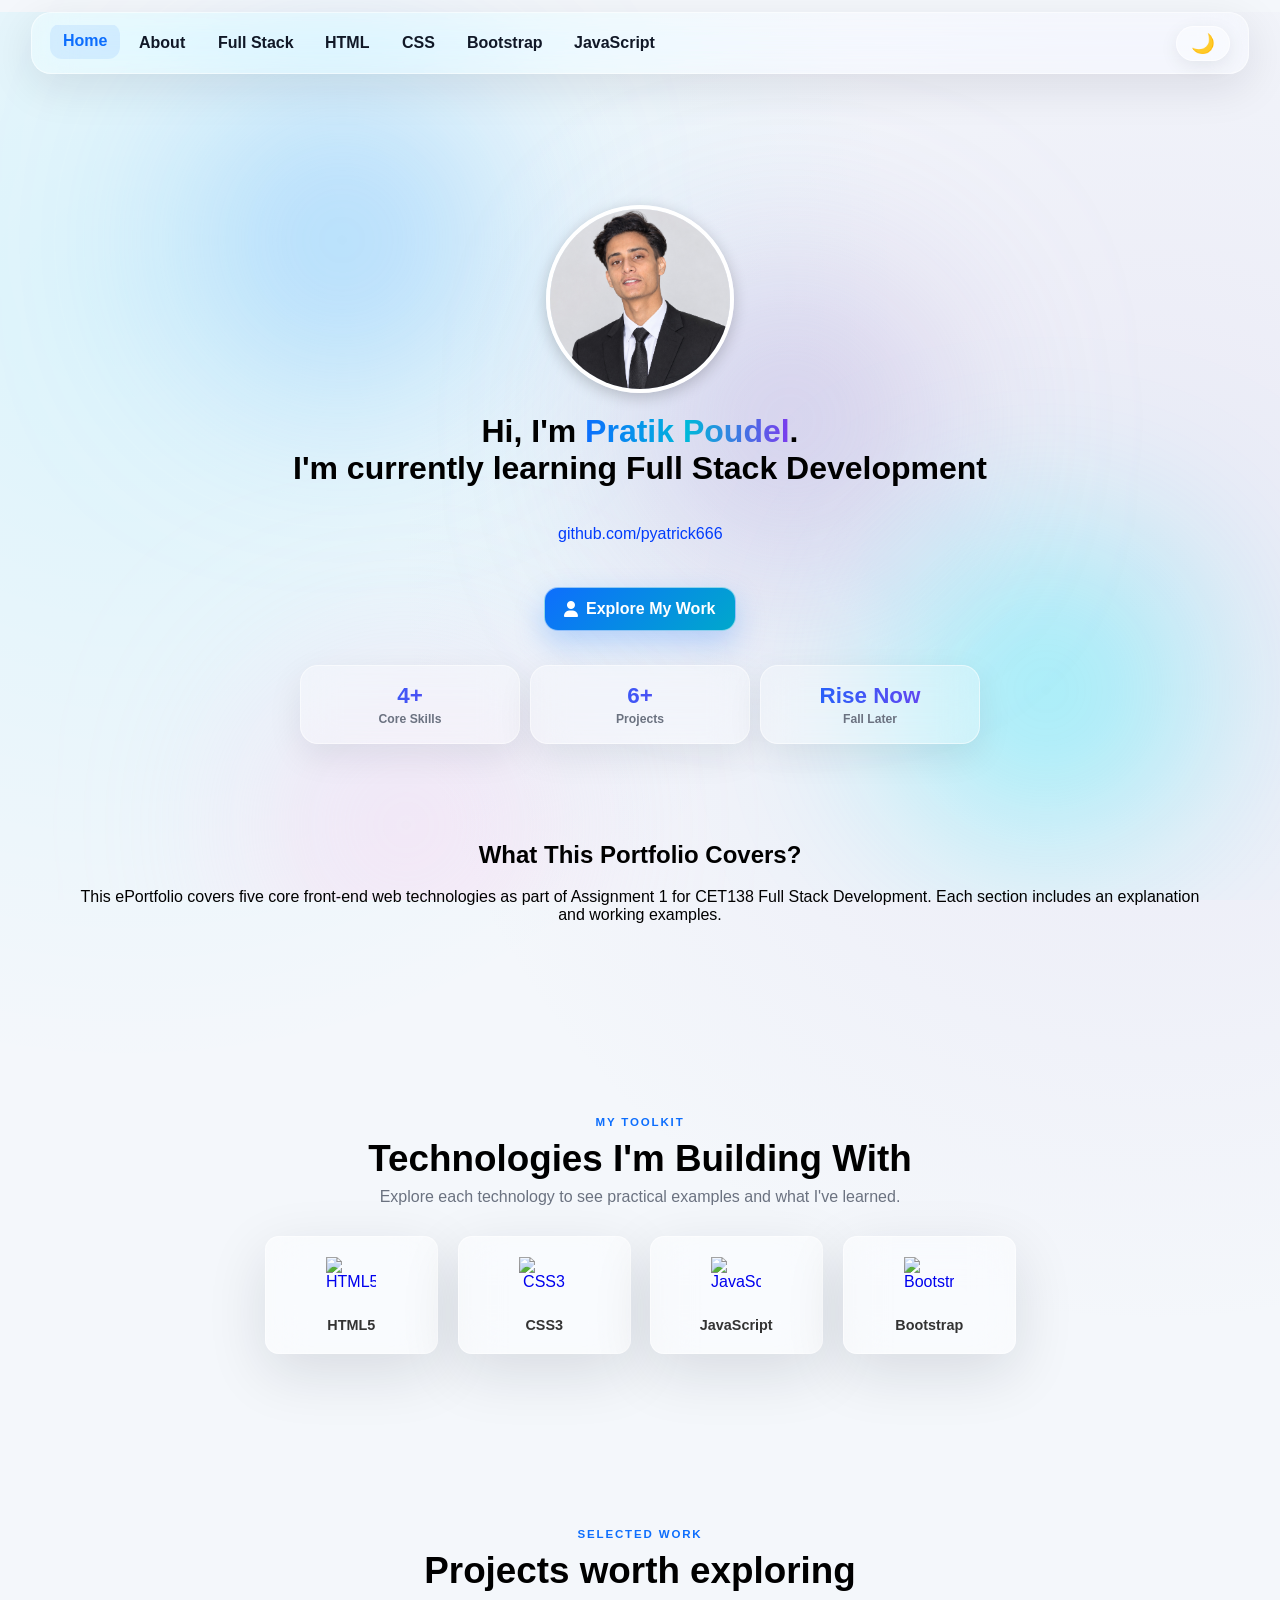
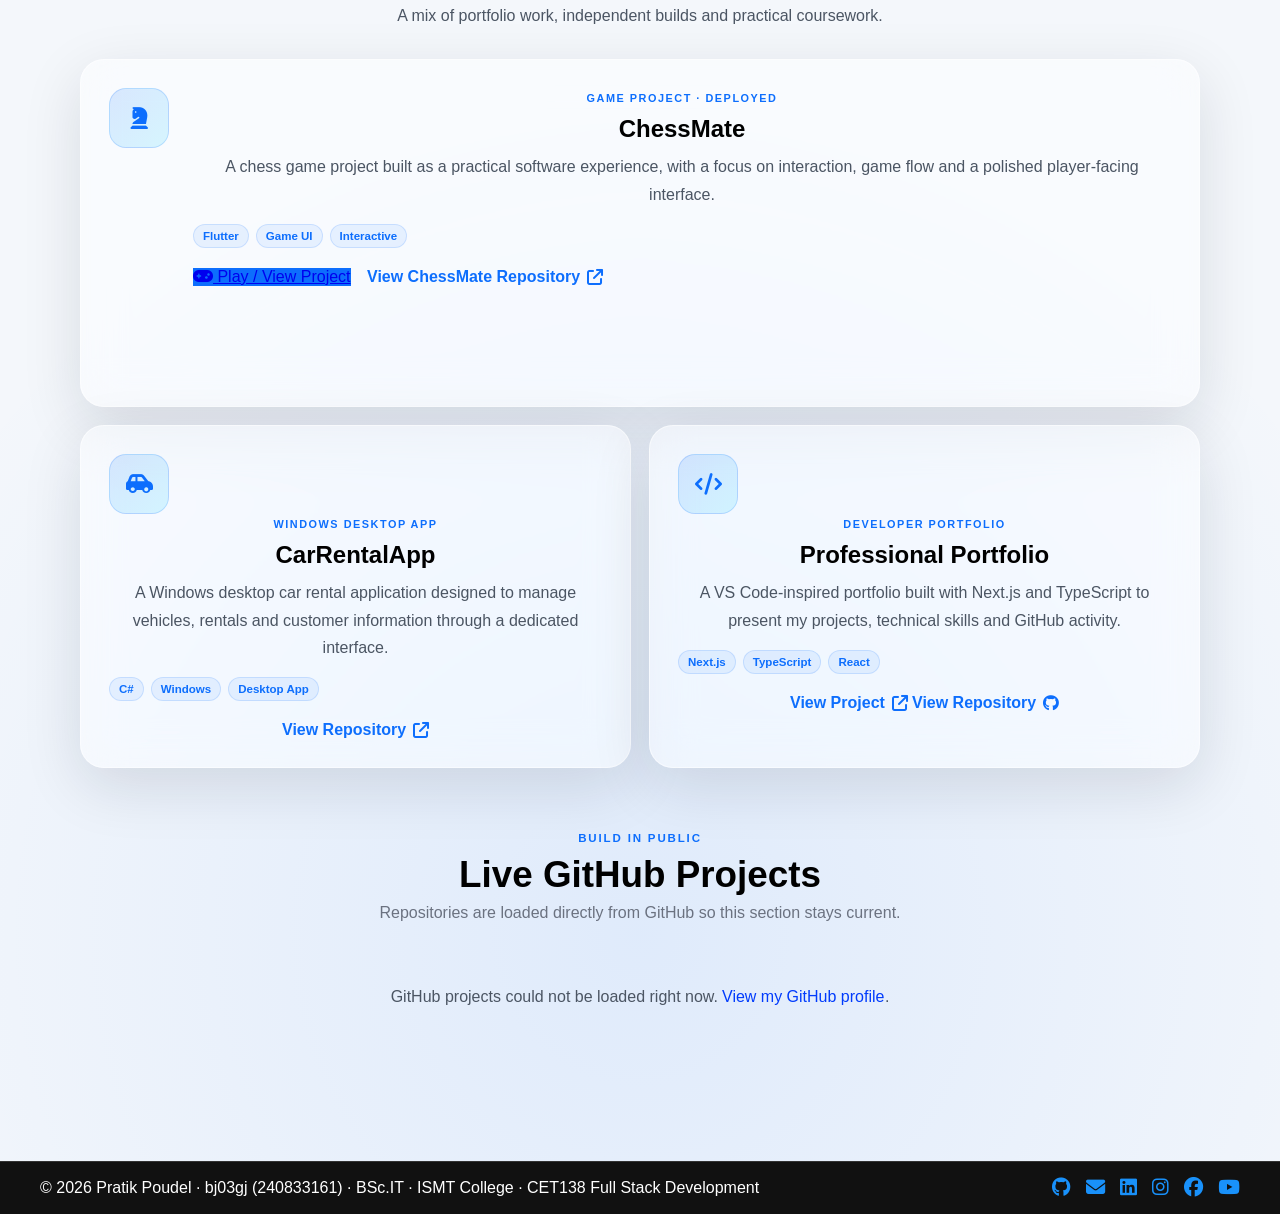
==== commit 5e0de252: "Add live project button to Professional Portfolio card" ====
--- a/index.html
+++ b/index.html
@@ -129,7 +129,8 @@
           <h3>Professional Portfolio</h3>
           <p>A VS Code-inspired portfolio built with Next.js and TypeScript to present my projects, technical skills and GitHub activity.</p>
           <div class="project-tags"><span>Next.js</span><span>TypeScript</span><span>React</span></div>
-          <a class="text-link" href="https://github.com/pyatrick666/Professional-Portfolio" target="_blank" rel="noopener noreferrer">View Repository <i class="fas fa-arrow-up-right-from-square"></i></a>
+          <a class="text-link" href="https://pyatrick666.github.io/Professional-Portfolio/" target="_blank" rel="noopener noreferrer">View Project <i class="fas fa-arrow-up-right-from-square"></i></a>
+          <a class="text-link" href="https://github.com/pyatrick666/Professional-Portfolio" target="_blank" rel="noopener noreferrer">View Repository <i class="fab fa-github"></i></a>
         </article>
       </div>
     </section>
